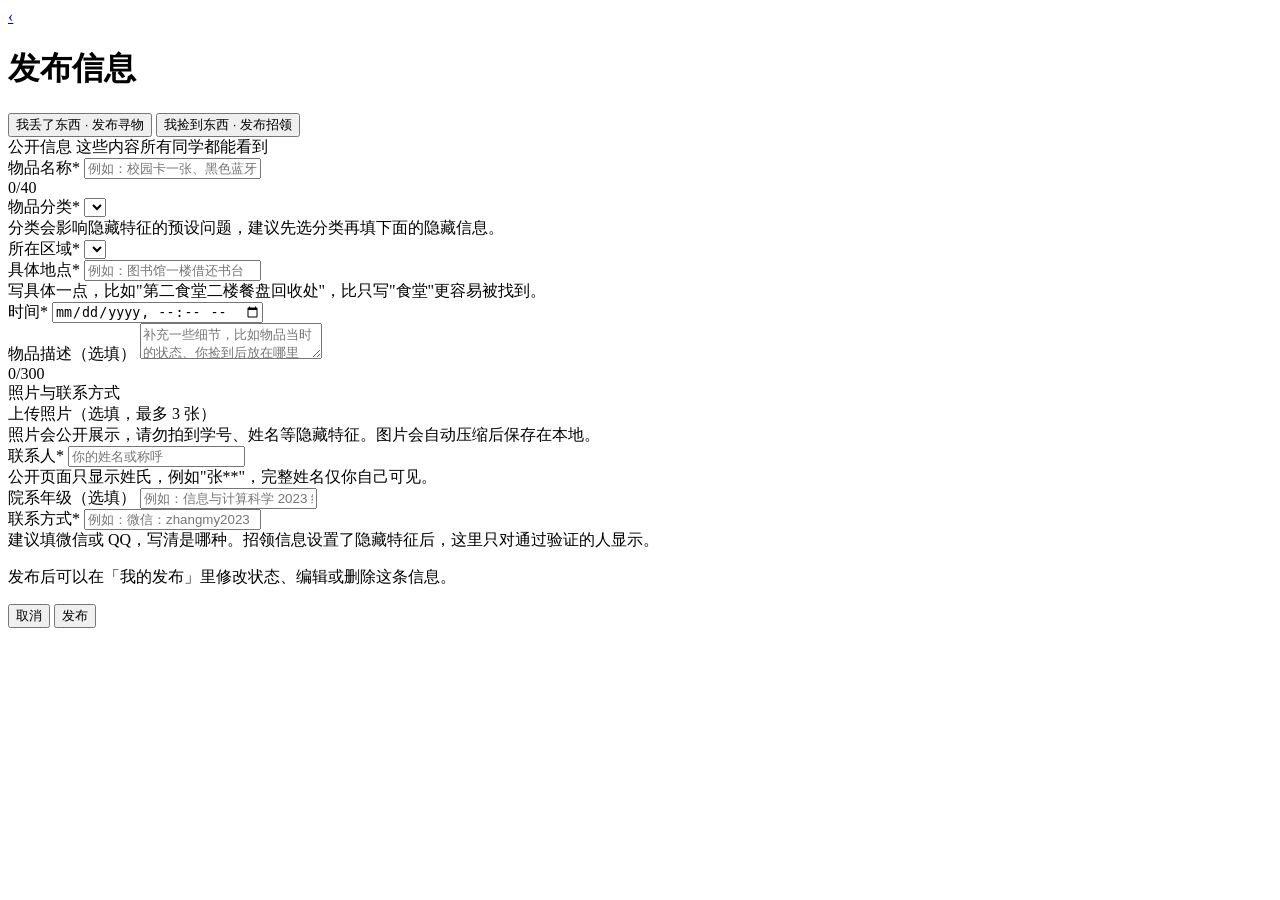
==== publish.html @ 4850cb77 "Add files via upload" ====
<!DOCTYPE html>
<html lang="zh-CN">
<head>
  <meta charset="utf-8">
  <meta name="viewport" content="width=device-width, initial-scale=1, viewport-fit=cover">
  <title>发布信息 · 校园失物招领</title>
  <script src="js/error-hook.js"></script>
  <link rel="stylesheet" href="css/tokens.css">
  <link rel="stylesheet" href="css/components.css">
  <link rel="stylesheet" href="css/layout.css">
</head>
<body>

<div class="app has-action-bar">

  <div class="page-bar">
    <a class="back" href="index.html" aria-label="返回">‹</a>
    <h1 id="barTitle">发布信息</h1>
  </div>

  <div class="page page-narrow">

    <!-- 寻物 / 招领 共用同一套表单，这里切换 -->
    <div class="segmented" id="typeSeg" role="tablist" aria-label="信息类型">
      <button type="button" data-type="lost" role="tab">我丢了东西 · 发布寻物</button>
      <button type="button" data-type="found" role="tab">我捡到东西 · 发布招领</button>
    </div>

    <form id="postForm" novalidate autocomplete="off">

      <div class="form-alert" role="alert"></div>

      <!-- ============ 公开信息 ============ -->
      <div class="form-section mt-12">
        <div class="form-section-title">公开信息 <span class="sub">这些内容所有同学都能看到</span></div>

        <div class="field" data-field="title">
          <label class="field-label" for="fTitle">物品名称<span class="req">*</span></label>
          <input class="input" id="fTitle" name="title" maxlength="40" placeholder="例如：校园卡一张、黑色蓝牙耳机">
          <div class="field-error"></div>
          <div class="field-counter"><span id="titleCount">0</span>/40</div>
        </div>

        <div class="field" data-field="category">
          <label class="field-label" for="fCategory">物品分类<span class="req">*</span></label>
          <select class="select" id="fCategory" name="category"></select>
          <div class="field-error"></div>
          <div class="field-hint">分类会影响隐藏特征的预设问题，建议先选分类再填下面的隐藏信息。</div>
        </div>

        <div class="field" data-field="area">
          <label class="field-label" for="fArea">所在区域<span class="req">*</span></label>
          <select class="select" id="fArea" name="area"></select>
          <div class="field-error"></div>
        </div>

        <div class="field" data-field="location">
          <label class="field-label" for="fLocation"><span id="locationLabel">具体地点</span><span class="req">*</span></label>
          <input class="input" id="fLocation" name="location" maxlength="40" list="spotList"
                 placeholder="例如：图书馆一楼借还书台">
          <datalist id="spotList"></datalist>
          <div class="field-error"></div>
          <div class="field-hint">写具体一点，比如"第二食堂二楼餐盘回收处"，比只写"食堂"更容易被找到。</div>
        </div>

        <div class="field" data-field="happenedAt">
          <label class="field-label" for="fTime"><span id="timeLabel">时间</span><span class="req">*</span></label>
          <input class="input" id="fTime" name="happenedAt" type="datetime-local">
          <div class="field-error"></div>
        </div>

        <div class="field" data-field="description">
          <label class="field-label" for="fDesc">物品描述<span class="text-muted" style="font-weight:400">（选填）</span></label>
          <textarea class="textarea" id="fDesc" name="description" maxlength="300"
                    placeholder="补充一些细节，比如物品当时的状态、你捡到后放在哪里了。注意不要写出隐藏特征的答案。"></textarea>
          <div class="field-error"></div>
          <div class="field-counter"><span id="descCount">0</span>/300</div>
        </div>
      </div>

      <!-- ============ 隐藏特征（仅招领） ============ -->
      <div class="form-section is-locked" id="hiddenSection" hidden>
        <div class="form-section-title">
          <span>🔒 隐藏验证信息</span>
          <span class="sub" style="margin-left:auto">不对外显示</span>
        </div>
        <p class="field-hint" style="margin:0 0 14px">
          系统按「物品分类」预设问题，你只需要填答案。答案不会出现在首页、搜索结果和详情页；
          认领人答对后才能看到你的联系方式。这是防止冒领的关键，请填只有物主才知道的细节。
        </p>

        <div class="field" data-field="hidden">
          <div id="hiddenQuestions"></div>
          <div class="field-error"></div>
        </div>

        <div class="field" style="margin-bottom:0">
          <label class="field-label" for="fReveal">认领人答对后</label>
          <select class="select" id="fReveal" name="revealMode">
            <option value="contact">显示联系方式并生成认领凭证</option>
            <option value="voucher">只生成认领凭证，联系方式由我另行告知</option>
          </select>
        </div>
      </div>

      <!-- ============ 照片与联系方式 ============ -->
      <div class="form-section">
        <div class="form-section-title">照片与联系方式</div>

        <div class="field" data-field="photos">
          <label class="field-label">上传照片<span class="text-muted" style="font-weight:400">（选填，最多 3 张）</span></label>
          <div class="photo-grid" id="photoGrid"></div>
          <input type="file" id="photoInput" accept="image/*" multiple hidden>
          <div class="field-error"></div>
          <div class="field-hint">照片会公开展示，请勿拍到学号、姓名等隐藏特征。图片会自动压缩后保存在本地。</div>
        </div>

        <div class="field" data-field="contactName">
          <label class="field-label" for="fContactName">联系人<span class="req">*</span></label>
          <input class="input" id="fContactName" name="contactName" maxlength="20" placeholder="你的姓名或称呼">
          <div class="field-error"></div>
          <div class="field-hint">公开页面只显示姓氏，例如"张**"，完整姓名仅你自己可见。</div>
        </div>

        <div class="field" data-field="contactDept">
          <label class="field-label" for="fContactDept">院系年级<span class="text-muted" style="font-weight:400">（选填）</span></label>
          <input class="input" id="fContactDept" name="contactDept" maxlength="30" placeholder="例如：信息与计算科学 2023 级">
          <div class="field-error"></div>
        </div>

        <div class="field" data-field="contactWay" style="margin-bottom:0">
          <label class="field-label" for="fContactWay">联系方式<span class="req">*</span></label>
          <input class="input" id="fContactWay" name="contactWay" maxlength="60" placeholder="例如：微信：zhangmy2023">
          <div class="field-error"></div>
          <div class="field-hint">建议填微信或 QQ，写清是哪种。招领信息设置了隐藏特征后，这里只对通过验证的人显示。</div>
        </div>
      </div>

      <p class="text-small text-muted text-center mb-16" id="footTip">
        发布后可以在「我的发布」里修改状态、编辑或删除这条信息。
      </p>
    </form>
  </div>

  <div class="action-bar">
    <button type="button" class="btn btn-ghost" id="cancelBtn">取消</button>
    <button type="button" class="btn btn-primary" id="submitBtn">发布</button>
  </div>
</div>

<script src="js/config.js"></script>
<script src="js/utils.js"></script>
<script src="js/store.js"></script>
<script src="js/seed.js"></script>
<script src="js/ui.js"></script>
<script src="js/page-publish.js"></script>
</body>
</html>
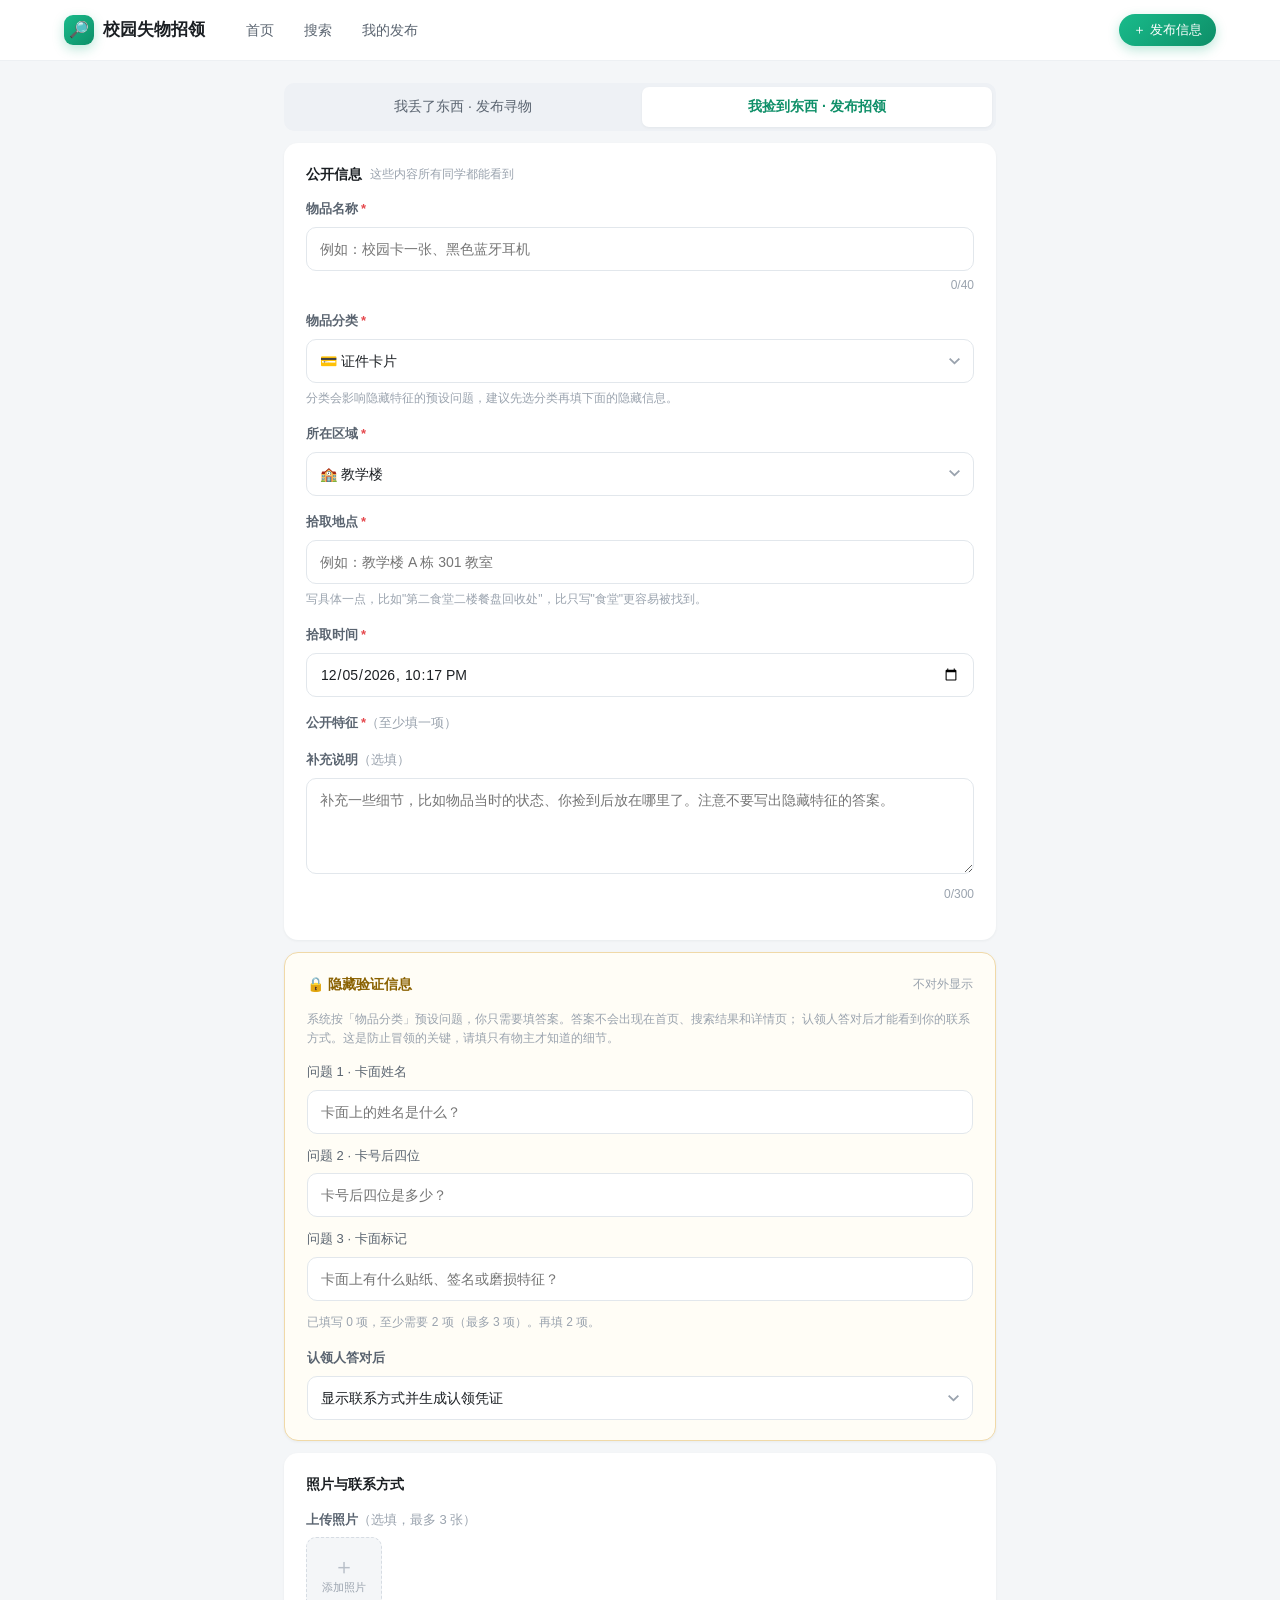
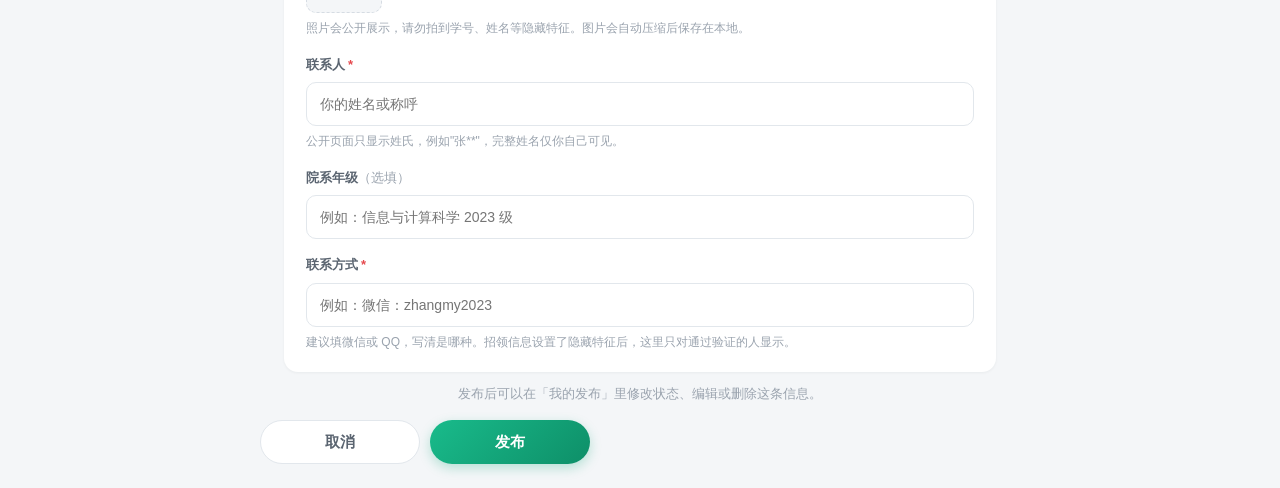
==== commit 761f0698: "Add files via upload" ====
--- a/publish.html
+++ b/publish.html
@@ -69,10 +69,18 @@
           <div class="field-error"></div>
         </div>
 
+        <div class="field" data-field="features">
+          <label class="field-label">公开特征<span class="req">*</span><span class="text-muted" style="font-weight:400">（至少填一项）</span></label>
+          <div id="publicFeatures"></div>
+          <div class="field-error"></div>
+          <div class="field-hint" id="publicHint"></div>
+          <div class="field-hint" id="publicWarn" style="color:var(--orange-d);font-weight:500" hidden></div>
+        </div>
+
         <div class="field" data-field="description">
-          <label class="field-label" for="fDesc">物品描述<span class="text-muted" style="font-weight:400">（选填）</span></label>
+          <label class="field-label" for="fDesc">补充说明<span class="text-muted" style="font-weight:400">（选填）</span></label>
           <textarea class="textarea" id="fDesc" name="description" maxlength="300"
-                    placeholder="补充一些细节，比如物品当时的状态、你捡到后放在哪里了。注意不要写出隐藏特征的答案。"></textarea>
+                    placeholder="补充一些细节，比如物品当时的状态、你捡到后放在哪里了。"></textarea>
           <div class="field-error"></div>
           <div class="field-counter"><span id="descCount">0</span>/300</div>
         </div>
--- a/css/tokens.css
+++ b/css/tokens.css
@@ -0,0 +1,140 @@
+/*!
+ * 设计令牌与基础重置
+ *
+ * 色板、圆角、阴影、字号全部来自第一次作业的原型（墨刀稿）：
+ * 主色 #12A87A、卡片圆角 14px、正文 14px、次要文字 #5A6470。
+ * 页面里不写死颜色值，一律用变量，改主题只需改这一处。
+ */
+
+:root {
+  /* 主色 */
+  --green: #12A87A;
+  --green-d: #0E8F68;
+  --green-l: #E6F6F0;
+  --green-grad: linear-gradient(135deg, #19BB8B, #0E8F68);
+
+  /* 文字 */
+  --ink: #1B1F23;
+  --ink-2: #5A6470;
+  --ink-3: #9AA3AE;
+
+  /* 线条与背景 */
+  --line: #EDF0F3;
+  --line-2: #E2E7EC;
+  --bg: #F4F6F8;
+  --bg-2: #EEF1F5;
+  --white: #fff;
+
+  /* 语义色 */
+  --orange: #F5A524;
+  --orange-l: #FFF3E4;
+  --orange-d: #D98209;
+  --blue: #3E7BFA;
+  --red: #E5484D;
+  --lock-bg: #FFFAF0;
+  --lock-line: #F0D9A8;
+  --lock-ink: #8A6100;
+  --lock-ink-2: #B26A00;
+
+  /* 圆角 */
+  --r-sm: 8px;
+  --r-md: 10px;
+  --r-lg: 14px;
+  --r-pill: 999px;
+
+  /* 阴影 */
+  --sh-1: 0 1px 3px rgba(20, 30, 40, .05);
+  --sh-2: 0 4px 14px rgba(20, 30, 40, .08);
+  --sh-green: 0 4px 12px rgba(18, 168, 122, .28);
+
+  /* 布局 */
+  --page-max: 1200px;
+  --topbar-h: 60px;
+  --tabbar-h: 60px;
+  --breakpoint: 900px;
+}
+
+* {
+  box-sizing: border-box;
+  margin: 0;
+  padding: 0;
+  -webkit-font-smoothing: antialiased;
+}
+
+html {
+  min-height: 100%;
+  /* 让锚点跳转与滚动更自然 */
+  scroll-behavior: smooth;
+}
+
+body {
+  min-height: 100vh;
+  background: var(--bg);
+  color: var(--ink);
+  font-family: -apple-system, BlinkMacSystemFont, "PingFang SC", "Microsoft YaHei", "Segoe UI", sans-serif;
+  font-size: 14px;
+  line-height: 1.6;
+}
+
+a {
+  color: var(--green-d);
+  text-decoration: none;
+}
+
+a:hover {
+  text-decoration: underline;
+}
+
+button,
+input,
+select,
+textarea {
+  font-family: inherit;
+  font-size: inherit;
+  color: inherit;
+}
+
+button {
+  cursor: pointer;
+  border: none;
+  background: none;
+}
+
+img {
+  max-width: 100%;
+  display: block;
+}
+
+ul,
+ol {
+  list-style: none;
+}
+
+/* 焦点可见：键盘用户和演示时都能看清当前焦点在哪 */
+:focus-visible {
+  outline: 2px solid var(--green);
+  outline-offset: 2px;
+  border-radius: 4px;
+}
+
+/* 视觉上隐藏但保留给读屏软件 */
+.sr-only {
+  position: absolute;
+  width: 1px;
+  height: 1px;
+  padding: 0;
+  margin: -1px;
+  overflow: hidden;
+  clip: rect(0, 0, 0, 0);
+  white-space: nowrap;
+  border: 0;
+}
+
+/* 尊重系统"减少动效"设置 */
+@media (prefers-reduced-motion: reduce) {
+  * {
+    animation-duration: .01ms !important;
+    transition-duration: .01ms !important;
+    scroll-behavior: auto !important;
+  }
+}
--- a/css/components.css
+++ b/css/components.css
@@ -0,0 +1,1005 @@
+/*!
+ * 通用组件
+ * 卡片、标签、按钮、表单、弹层、空状态等，被多个页面复用。
+ * 命名沿用 BEM 风格但不强制，可读优先。
+ */
+
+/* ================================================================ 按钮 */
+
+.btn {
+  display: inline-flex;
+  align-items: center;
+  justify-content: center;
+  gap: 6px;
+  height: 44px;
+  padding: 0 20px;
+  border-radius: var(--r-pill);
+  font-size: 15px;
+  font-weight: 600;
+  white-space: nowrap;
+  transition: transform .12s ease, box-shadow .12s ease, background .12s ease;
+}
+
+.btn:active {
+  transform: scale(.98);
+}
+
+.btn-primary {
+  background: var(--green-grad);
+  color: #fff;
+  box-shadow: var(--sh-green);
+}
+
+.btn-primary:hover {
+  filter: brightness(1.04);
+}
+
+.btn-ghost {
+  background: var(--white);
+  color: var(--ink-2);
+  border: 1px solid var(--line-2);
+}
+
+.btn-ghost:hover {
+  background: var(--bg);
+  color: var(--ink);
+}
+
+.btn-danger {
+  background: var(--white);
+  color: var(--red);
+  border: 1px solid #F5C6C8;
+}
+
+.btn-danger:hover {
+  background: #FEF3F3;
+}
+
+.btn-block {
+  width: 100%;
+}
+
+.btn-sm {
+  height: 32px;
+  padding: 0 14px;
+  font-size: 13px;
+  font-weight: 500;
+}
+
+.btn-lg {
+  height: 48px;
+  font-size: 16px;
+}
+
+.btn[disabled],
+.btn.is-disabled {
+  opacity: .5;
+  cursor: not-allowed;
+  box-shadow: none;
+}
+
+/* 文字按钮 */
+.link-btn {
+  color: var(--green-d);
+  font-size: 13px;
+  font-weight: 600;
+  padding: 4px 2px;
+}
+
+.link-btn:hover {
+  text-decoration: underline;
+}
+
+.link-muted {
+  color: var(--ink-3);
+  font-size: 13px;
+}
+
+.link-muted:hover {
+  color: var(--ink-2);
+}
+
+/* ================================================================ 标签与徽标 */
+
+/* 寻物 / 招领 */
+.tag {
+  display: inline-flex;
+  align-items: center;
+  font-size: 11px;
+  font-weight: 600;
+  padding: 1px 7px;
+  border-radius: 9px;
+  margin-right: 6px;
+  vertical-align: 1.5px;
+  flex: 0 0 auto;
+}
+
+.tag-lost {
+  background: var(--orange-l);
+  color: var(--orange-d);
+}
+
+.tag-found {
+  background: var(--green-l);
+  color: var(--green-d);
+}
+
+/* 状态 */
+.chip {
+  display: inline-flex;
+  align-items: center;
+  gap: 3px;
+  font-size: 11px;
+  padding: 1px 7px;
+  border-radius: 9px;
+  background: var(--bg);
+  color: var(--ink-2);
+  white-space: nowrap;
+}
+
+.chip-wait {
+  background: var(--orange-l);
+  color: var(--orange-d);
+}
+
+.chip-done {
+  background: var(--bg-2);
+  color: #7A8592;
+}
+
+.chip-lock {
+  background: #FFF9EC;
+  color: var(--lock-ink-2);
+}
+
+.chip-ok {
+  background: var(--green-l);
+  color: var(--green-d);
+}
+
+.chip-red {
+  background: #FEF3F3;
+  color: var(--red);
+}
+
+/* ================================================================ 信息卡片 */
+
+.card {
+  position: relative;
+  display: flex;
+  gap: 12px;
+  align-items: flex-start;
+  background: var(--white);
+  border-radius: var(--r-lg);
+  padding: 13px 14px;
+  box-shadow: var(--sh-1);
+  transition: box-shadow .15s ease, transform .15s ease;
+}
+
+.card-link {
+  cursor: pointer;
+}
+
+.card-link:hover {
+  box-shadow: var(--sh-2);
+  transform: translateY(-1px);
+}
+
+.card-thumb {
+  flex: 0 0 56px;
+  width: 56px;
+  height: 56px;
+  border-radius: 12px;
+  background: var(--bg);
+  display: flex;
+  align-items: center;
+  justify-content: center;
+  font-size: 27px;
+  overflow: hidden;
+}
+
+.card-thumb img {
+  width: 100%;
+  height: 100%;
+  object-fit: cover;
+}
+
+.card-main {
+  flex: 1;
+  min-width: 0;
+}
+
+.card-title {
+  font-size: 15px;
+  font-weight: 600;
+  line-height: 1.35;
+  margin-bottom: 7px;
+  display: flex;
+  align-items: center;
+  overflow: hidden;
+}
+
+/* 标题最多两行，超出用省略号。一行放不下时截断太早，看不出是什么东西。 */
+.card-title .card-title-text {
+  display: -webkit-box;
+  -webkit-line-clamp: 2;
+  -webkit-box-orient: vertical;
+  overflow: hidden;
+  word-break: break-word;
+}
+
+/* 已完成的信息整条压暗，一眼能和进行中的区分开 */
+.card.is-done .card-title-text {
+  color: var(--ink-2);
+}
+
+.card.is-done .card-thumb {
+  filter: grayscale(.5);
+  opacity: .8;
+}
+
+.card-meta {
+  font-size: 12px;
+  color: var(--ink-3);
+  display: flex;
+  align-items: center;
+  gap: 4px;
+  margin-bottom: 5px;
+  overflow: hidden;
+  white-space: nowrap;
+  text-overflow: ellipsis;
+}
+
+.card-meta:last-child {
+  margin-bottom: 0;
+}
+
+.card-meta .ellipsis {
+  overflow: hidden;
+  text-overflow: ellipsis;
+  white-space: nowrap;
+}
+
+.card-foot {
+  display: flex;
+  align-items: center;
+  justify-content: space-between;
+  gap: 6px 8px;
+  flex-wrap: wrap;      /* 窄列时让状态标签整体换到下一行，而不是把时间折断 */
+  font-size: 12px;
+  color: var(--ink-3);
+}
+
+/* 时间不能被拆成"今天 18:44 发" / "布"两行 */
+.card-foot > span:first-child {
+  white-space: nowrap;
+}
+
+.card-chips {
+  display: inline-flex;
+  gap: 4px;
+  align-items: center;
+  flex-wrap: wrap;
+  margin-left: auto;
+}
+
+/* 卡片列表容器 */
+.card-list {
+  display: flex;
+  flex-direction: column;
+  gap: 10px;
+}
+
+/* ================================================================ 区块标题 */
+
+.section-head {
+  display: flex;
+  align-items: baseline;
+  justify-content: space-between;
+  gap: 12px;
+  padding: 4px 2px 10px;
+}
+
+.section-head h2 {
+  font-size: 15px;
+  font-weight: 600;
+}
+
+.section-head .count {
+  font-size: 12px;
+  color: var(--ink-3);
+}
+
+/* ================================================================ 表单 */
+
+.field {
+  margin-bottom: 16px;
+}
+
+.field > label,
+.field-label {
+  display: block;
+  font-size: 13px;
+  font-weight: 600;
+  color: var(--ink-2);
+  margin-bottom: 7px;
+}
+
+.field-label .req {
+  color: var(--red);
+  margin-left: 3px;
+}
+
+.field-hint {
+  font-size: 12px;
+  color: var(--ink-3);
+  margin-top: 6px;
+  line-height: 1.6;
+}
+
+.input,
+.textarea,
+.select {
+  width: 100%;
+  min-height: 44px;
+  padding: 10px 13px;
+  border: 1px solid var(--line-2);
+  border-radius: var(--r-md);
+  background: var(--white);
+  outline: none;
+  transition: border-color .15s ease, box-shadow .15s ease;
+}
+
+.input:focus,
+.textarea:focus,
+.select:focus {
+  border-color: var(--green);
+  box-shadow: 0 0 0 3px rgba(18, 168, 122, .12);
+}
+
+.textarea {
+  min-height: 96px;
+  resize: vertical;
+  line-height: 1.7;
+}
+
+.select {
+  appearance: none;
+  background-image: url("data:image/svg+xml;charset=utf-8,%3Csvg xmlns='http://www.w3.org/2000/svg' viewBox='0 0 12 8'%3E%3Cpath fill='%239AA3AE' d='M1.4 0 6 4.6 10.6 0 12 1.4 6 7.4 0 1.4z'/%3E%3C/svg%3E");
+  background-repeat: no-repeat;
+  background-position: right 13px center;
+  background-size: 11px;
+  padding-right: 34px;
+}
+
+/* 出错状态：边框变红 + 下方红字说明 */
+.field.has-error .input,
+.field.has-error .textarea,
+.field.has-error .select {
+  border-color: var(--red);
+  background: #FFFBFB;
+}
+
+.field-error {
+  display: none;
+  font-size: 12px;
+  color: var(--red);
+  margin-top: 6px;
+  line-height: 1.6;
+}
+
+.field.has-error .field-error {
+  display: block;
+}
+
+/* 必填项为空时的整体提示条 */
+.form-alert {
+  display: none;
+  align-items: flex-start;
+  gap: 8px;
+  background: #FEF3F3;
+  border: 1px solid #F5C6C8;
+  color: #B4282C;
+  border-radius: var(--r-md);
+  padding: 11px 13px;
+  font-size: 13px;
+  line-height: 1.65;
+  margin-bottom: 16px;
+}
+
+.form-alert.show {
+  display: flex;
+}
+
+/* 字符计数 */
+.field-counter {
+  display: flex;
+  justify-content: flex-end;
+  font-size: 12px;
+  color: var(--ink-3);
+  margin-top: 5px;
+}
+
+.field-counter.is-over {
+  color: var(--red);
+}
+
+/* ================================================================ 分段控件 */
+
+.segmented {
+  display: flex;
+  gap: 4px;
+  background: var(--bg-2);
+  border-radius: var(--r-md);
+  padding: 4px;
+}
+
+.segmented button {
+  flex: 1;
+  min-height: 40px;
+  padding: 8px 10px;
+  border-radius: 7px;
+  font-size: 14px;
+  color: var(--ink-2);
+  transition: background .15s ease, color .15s ease;
+}
+
+.segmented button.is-on {
+  background: var(--white);
+  color: var(--green-d);
+  font-weight: 600;
+  box-shadow: var(--sh-1);
+}
+
+/* ================================================================ 筛选条 */
+
+.filter-bar {
+  display: flex;
+  flex-wrap: wrap;
+  align-items: center;
+  gap: 8px;
+  padding: 10px 0;
+}
+
+.filter-label {
+  font-size: 12px;
+  color: var(--ink-3);
+  margin-right: 2px;
+}
+
+.filter-chip {
+  font-size: 13px;
+  color: var(--ink-2);
+  background: var(--white);
+  border: 1px solid var(--line-2);
+  border-radius: var(--r-pill);
+  padding: 6px 13px;
+  transition: all .15s ease;
+}
+
+.filter-chip:hover {
+  border-color: var(--green);
+  color: var(--green-d);
+}
+
+.filter-chip.is-on {
+  background: var(--green-l);
+  border-color: transparent;
+  color: var(--green-d);
+  font-weight: 600;
+}
+
+.filter-spacer {
+  flex: 1;
+}
+
+/* ================================================================ 提示条 */
+
+/* 隐藏特征说明（米黄色，和正文区分开，提示"这里的内容是受保护的"） */
+.lockbox {
+  display: flex;
+  gap: 9px;
+  background: var(--lock-bg);
+  border: 1px dashed var(--lock-line);
+  border-radius: var(--r-md);
+  padding: 11px 13px;
+  font-size: 12.5px;
+  color: var(--lock-ink);
+  line-height: 1.65;
+}
+
+.lockbox .ic {
+  font-size: 15px;
+  line-height: 1.35;
+  flex: 0 0 auto;
+}
+
+.lockbox b {
+  color: var(--lock-ink-2);
+}
+
+.lockbox .lk {
+  display: block;
+  margin-top: 3px;
+  color: #A8813A;
+}
+
+/* 安全提示（绿色） */
+.safe-tip {
+  display: flex;
+  gap: 8px;
+  background: var(--green-l);
+  border-radius: var(--r-md);
+  padding: 11px 13px;
+  font-size: 12.5px;
+  color: #0C7A5A;
+  line-height: 1.65;
+}
+
+.safe-tip.is-warn {
+  background: #FFF9EC;
+  color: var(--lock-ink);
+}
+
+/* 存储不可用等全局提示 */
+.banner {
+  display: none;
+  align-items: center;
+  gap: 8px;
+  background: var(--orange-l);
+  color: #8A5A00;
+  padding: 9px 16px;
+  font-size: 12.5px;
+  line-height: 1.6;
+}
+
+.banner.show {
+  display: flex;
+}
+
+.banner .banner-close {
+  margin-left: auto;
+  font-size: 16px;
+  color: #8A5A00;
+  opacity: .7;
+  padding: 0 2px;
+}
+
+/* ================================================================ 空状态 */
+
+.empty {
+  text-align: center;
+  padding: 48px 24px 52px;
+  color: var(--ink-3);
+}
+
+.empty .empty-icon {
+  font-size: 46px;
+  line-height: 1;
+  margin-bottom: 14px;
+  opacity: .75;
+}
+
+.empty h3 {
+  font-size: 15px;
+  font-weight: 600;
+  color: var(--ink-2);
+  margin-bottom: 8px;
+}
+
+.empty p {
+  font-size: 13px;
+  line-height: 1.75;
+  max-width: 340px;
+  margin: 0 auto 18px;
+}
+
+.empty .empty-actions {
+  display: flex;
+  gap: 10px;
+  justify-content: center;
+  flex-wrap: wrap;
+}
+
+/* ================================================================ 轻提示 toast */
+
+.toast-wrap {
+  position: fixed;
+  left: 50%;
+  bottom: calc(var(--tabbar-h) + 16px);
+  transform: translateX(-50%);
+  z-index: 90;
+  display: flex;
+  flex-direction: column;
+  align-items: center;
+  gap: 8px;
+  pointer-events: none;
+  width: max-content;
+  max-width: calc(100vw - 32px);
+}
+
+.toast {
+  background: rgba(27, 31, 35, .92);
+  color: #fff;
+  font-size: 13.5px;
+  line-height: 1.5;
+  padding: 10px 18px;
+  border-radius: var(--r-pill);
+  box-shadow: 0 6px 20px rgba(20, 30, 40, .22);
+  animation: toast-in .2s ease;
+  text-align: center;
+}
+
+.toast.is-ok {
+  background: var(--green-d);
+}
+
+.toast.is-warn {
+  background: #B26A00;
+}
+
+.toast.is-error {
+  background: #C0342F;
+}
+
+@keyframes toast-in {
+  from {
+    opacity: 0;
+    transform: translateY(8px);
+  }
+  to {
+    opacity: 1;
+    transform: translateY(0);
+  }
+}
+
+@media (min-width: 900px) {
+  .toast-wrap {
+    bottom: 32px;
+  }
+}
+
+/* ================================================================ 弹窗 */
+
+.modal-mask {
+  position: fixed;
+  inset: 0;
+  background: rgba(20, 28, 36, .45);
+  display: flex;
+  align-items: center;
+  justify-content: center;
+  padding: 20px;
+  z-index: 100;
+  animation: fade-in .15s ease;
+}
+
+@keyframes fade-in {
+  from { opacity: 0; }
+  to { opacity: 1; }
+}
+
+.modal {
+  background: var(--white);
+  border-radius: var(--r-lg);
+  width: 100%;
+  max-width: 420px;
+  max-height: calc(100vh - 60px);
+  display: flex;
+  flex-direction: column;
+  box-shadow: 0 16px 48px rgba(20, 30, 40, .2);
+  animation: modal-in .18s ease;
+}
+
+@keyframes modal-in {
+  from { opacity: 0; transform: translateY(10px) scale(.98); }
+  to { opacity: 1; transform: none; }
+}
+
+.modal-head {
+  padding: 18px 20px 0;
+}
+
+.modal-head h3 {
+  font-size: 16px;
+  font-weight: 600;
+}
+
+.modal-body {
+  padding: 12px 20px 4px;
+  font-size: 14px;
+  color: var(--ink-2);
+  line-height: 1.7;
+  overflow-y: auto;
+}
+
+.modal-foot {
+  display: flex;
+  gap: 10px;
+  padding: 18px 20px 20px;
+}
+
+.modal-foot .btn {
+  flex: 1;
+}
+
+/* 认领申请列表 */
+.claim-item {
+  padding: 12px 0;
+  border-bottom: 1px solid var(--line);
+}
+
+.claim-item:last-child {
+  border-bottom: none;
+}
+
+.claim-head {
+  display: flex;
+  align-items: center;
+  justify-content: space-between;
+  gap: 8px;
+  margin-bottom: 8px;
+}
+
+.claim-time {
+  font-size: 12px;
+  color: var(--ink-3);
+}
+
+.claim-answers {
+  font-size: 13px;
+  line-height: 1.9;
+}
+
+.claim-answers .k {
+  color: var(--ink-3);
+  margin-right: 6px;
+}
+
+.claim-answers .v {
+  color: var(--ink);
+}
+
+.claim-answers .v.bad {
+  color: var(--red);
+}
+
+/* ================================================================ 详情页信息行 */
+
+.info-rows {
+  background: var(--white);
+  border-radius: var(--r-lg);
+  padding: 4px 16px;
+  box-shadow: var(--sh-1);
+}
+
+.info-row {
+  display: flex;
+  gap: 12px;
+  padding: 11px 0;
+  border-bottom: 1px solid var(--line);
+  font-size: 14px;
+}
+
+.info-row:last-child {
+  border-bottom: none;
+}
+
+.info-row .k {
+  flex: 0 0 86px;
+  color: var(--ink-3);
+  font-size: 13px;
+}
+
+.info-row .v {
+  flex: 1;
+  word-break: break-word;
+}
+
+.info-row .v.is-locked {
+  color: var(--lock-ink-2);
+  font-size: 13px;
+}
+
+.info-row .v .sub {
+  display: block;
+  color: var(--ink-3);
+  font-size: 12.5px;
+  margin-top: 2px;
+}
+
+/* 详情页头图 */
+.hero {
+  height: 160px;
+  border-radius: var(--r-lg);
+  background: linear-gradient(150deg, #EAF7F2, #D6EFE6);
+  display: flex;
+  align-items: center;
+  justify-content: center;
+  font-size: 68px;
+  position: relative;
+  overflow: hidden;
+  margin-bottom: 14px;
+}
+
+.hero img {
+  width: 100%;
+  height: 100%;
+  object-fit: cover;
+}
+
+.hero .hero-badge {
+  position: absolute;
+  left: 14px;
+  top: 14px;
+  font-size: 12px;
+  font-weight: 600;
+  padding: 3px 11px;
+  border-radius: var(--r-pill);
+  background: rgba(255, 255, 255, .9);
+  color: var(--green-d);
+}
+
+.hero .hero-badge.is-lost {
+  color: var(--orange-d);
+}
+
+/* 详情页相册缩略图 */
+.photo-strip {
+  display: flex;
+  gap: 8px;
+  margin-top: -6px;
+  margin-bottom: 14px;
+  overflow-x: auto;
+  padding-bottom: 2px;
+}
+
+.photo-strip img {
+  width: 68px;
+  height: 68px;
+  object-fit: cover;
+  border-radius: var(--r-md);
+  border: 1px solid var(--line);
+  cursor: pointer;
+  flex: 0 0 auto;
+}
+
+/* ================================================================ 认领验证答题 */
+
+.question-card {
+  background: var(--white);
+  border-radius: var(--r-lg);
+  padding: 15px 16px;
+  box-shadow: var(--sh-1);
+  margin-bottom: 12px;
+}
+
+.question-card .q-title {
+  font-size: 14.5px;
+  font-weight: 600;
+  margin-bottom: 6px;
+  display: flex;
+  gap: 8px;
+}
+
+.question-card .q-title i {
+  font-style: normal;
+  color: var(--green-d);
+  font-size: 12px;
+  flex: 0 0 auto;
+  padding-top: 2px;
+}
+
+.question-card .q-desc {
+  font-size: 12px;
+  color: var(--ink-3);
+  margin-bottom: 12px;
+  line-height: 1.6;
+}
+
+/* 尝试次数进度点 */
+.attempt-dots {
+  display: flex;
+  align-items: center;
+  gap: 6px;
+  font-size: 12px;
+  color: var(--ink-3);
+  margin-bottom: 14px;
+}
+
+.attempt-dots .dot {
+  width: 7px;
+  height: 7px;
+  border-radius: 50%;
+  background: var(--green);
+}
+
+.attempt-dots .dot.is-off {
+  background: #D8DEE5;
+}
+
+/* ================================================================ 结果页 */
+
+.result-head {
+  text-align: center;
+  padding: 30px 20px 6px;
+}
+
+.result-head .tick {
+  width: 68px;
+  height: 68px;
+  border-radius: 50%;
+  display: flex;
+  align-items: center;
+  justify-content: center;
+  font-size: 34px;
+  font-weight: 700;
+  margin: 0 auto 16px;
+}
+
+.result-head.is-ok .tick {
+  background: var(--green-l);
+  color: var(--green);
+}
+
+.result-head.is-bad .tick {
+  background: var(--orange-l);
+  color: var(--orange-d);
+}
+
+.result-head h2 {
+  font-size: 20px;
+  font-weight: 600;
+  margin-bottom: 9px;
+}
+
+.result-head p {
+  font-size: 13px;
+  color: var(--ink-2);
+  line-height: 1.75;
+  max-width: 420px;
+  margin: 0 auto;
+}
+
+/* 认领凭证卡 */
+.voucher {
+  display: flex;
+  align-items: center;
+  justify-content: space-between;
+  gap: 12px;
+  background: var(--white);
+  border-radius: var(--r-lg);
+  border: 1px dashed #B7E6D5;
+  padding: 15px 17px;
+  box-shadow: var(--sh-1);
+}
+
+.voucher .lb {
+  font-size: 11.5px;
+  color: var(--ink-3);
+  margin-bottom: 5px;
+}
+
+.voucher .code {
+  font-size: 19px;
+  font-weight: 700;
+  letter-spacing: 2px;
+  color: var(--green-d);
+  font-family: ui-monospace, SFMono-Regular, Menlo, Consolas, monospace;
+}
+
+/* ================================================================ 通用间距工具 */
+
+.mt-0 { margin-top: 0; }
+.mt-8 { margin-top: 8px; }
+.mt-12 { margin-top: 12px; }
+.mt-16 { margin-top: 16px; }
+.mt-24 { margin-top: 24px; }
+.mb-12 { margin-bottom: 12px; }
+.mb-16 { margin-bottom: 16px; }
+
+.stack-12 > * + * { margin-top: 12px; }
+.stack-16 > * + * { margin-top: 16px; }
+
+.text-center { text-align: center; }
+.text-muted { color: var(--ink-3); }
+.text-small { font-size: 12.5px; }
--- a/css/layout.css
+++ b/css/layout.css
@@ -0,0 +1,829 @@
+/*!
+ * 响应式布局
+ *
+ * 同一套 HTML 兼顾两种形态，靠媒体查询在 900px 处切换：
+ *   ≥900px  桌面：顶部导航栏 + 居中内容区 + 卡片多列网格 + 左侧筛选栏
+ *   <900px  手机：沿用原型观感，底部 Tab 栏（首页 / ＋ / 我的），单列卡片
+ *
+ * 顶栏和底部 Tab 栏用 display 互斥切换，而不是靠定位硬撑，
+ * 这样 position:fixed 的元素只会在其中一种形态下存在，不会互相打架。
+ */
+
+/* ================================================================ 顶部导航（桌面） */
+
+.topbar {
+  display: none;
+  background: var(--white);
+  border-bottom: 1px solid var(--line);
+  position: sticky;
+  top: 0;
+  z-index: 40;
+}
+
+.topbar-inner {
+  max-width: var(--page-max);
+  margin: 0 auto;
+  height: var(--topbar-h);
+  padding: 0 24px;
+  display: flex;
+  align-items: center;
+  gap: 28px;
+}
+
+.brand {
+  display: flex;
+  align-items: center;
+  gap: 9px;
+  font-size: 17px;
+  font-weight: 700;
+  color: var(--ink);
+  flex: 0 0 auto;
+}
+
+.brand:hover {
+  text-decoration: none;
+}
+
+.brand-mark {
+  width: 30px;
+  height: 30px;
+  border-radius: 9px;
+  background: var(--green-grad);
+  color: #fff;
+  display: flex;
+  align-items: center;
+  justify-content: center;
+  font-size: 16px;
+  box-shadow: var(--sh-green);
+}
+
+.topnav {
+  display: flex;
+  align-items: center;
+  gap: 4px;
+  flex: 1;
+}
+
+.topnav a {
+  padding: 7px 13px;
+  border-radius: var(--r-pill);
+  font-size: 14px;
+  color: var(--ink-2);
+}
+
+.topnav a:hover {
+  background: var(--bg);
+  color: var(--ink);
+  text-decoration: none;
+}
+
+.topnav a.is-on {
+  background: var(--green-l);
+  color: var(--green-d);
+  font-weight: 600;
+}
+
+/* ================================================================ 底部 Tab 栏（手机） */
+
+.tabbar {
+  position: fixed;
+  left: 0;
+  right: 0;
+  bottom: 0;
+  height: var(--tabbar-h);
+  background: var(--white);
+  border-top: 1px solid var(--line);
+  display: flex;
+  align-items: stretch;
+  z-index: 50;
+  padding-bottom: env(safe-area-inset-bottom);
+}
+
+.tabbar-item {
+  flex: 1;
+  display: flex;
+  flex-direction: column;
+  align-items: center;
+  justify-content: center;
+  gap: 2px;
+  font-size: 10.5px;
+  color: var(--ink-3);
+}
+
+.tabbar-item:hover {
+  text-decoration: none;
+}
+
+.tabbar-item .g {
+  font-size: 20px;
+  line-height: 1;
+}
+
+.tabbar-item.is-on {
+  color: var(--green);
+}
+
+/* 中间凸起的发布按钮 */
+.tabbar-mid {
+  flex: 0 0 84px;
+  display: flex;
+  justify-content: center;
+  align-items: flex-start;
+}
+
+.tabbar-mid .ball {
+  width: 48px;
+  height: 48px;
+  margin-top: -13px;
+  border-radius: 50%;
+  background: var(--green-grad);
+  color: #fff;
+  font-size: 25px;
+  line-height: 1;
+  display: flex;
+  align-items: center;
+  justify-content: center;
+  box-shadow: var(--sh-green);
+}
+
+.tabbar-mid:hover {
+  text-decoration: none;
+}
+
+/* ================================================================ 页面容器 */
+
+.app {
+  padding-bottom: calc(var(--tabbar-h) + 24px);
+}
+
+.page {
+  padding: 14px 16px 0;
+}
+
+/* 详情、发布、验证这类"一列到底"的页面，桌面下收窄居中才好读 */
+.page-narrow {
+  max-width: 720px;
+  margin: 0 auto;
+}
+
+.panel {
+  background: var(--white);
+  border-radius: var(--r-lg);
+  padding: 16px;
+  box-shadow: var(--sh-1);
+}
+
+.panel + .panel {
+  margin-top: 12px;
+}
+
+/* 手机端页面导航条（标题 + 返回） */
+.page-bar {
+  display: flex;
+  align-items: center;
+  gap: 10px;
+  padding: 10px 16px;
+  background: var(--white);
+  border-bottom: 1px solid var(--line);
+  position: sticky;
+  top: 0;
+  z-index: 30;
+}
+
+.page-bar .back {
+  font-size: 20px;
+  color: var(--ink);
+  line-height: 1;
+  padding: 4px 6px 4px 0;
+}
+
+.page-bar h1 {
+  font-size: 16px;
+  font-weight: 600;
+  flex: 1;
+  overflow: hidden;
+  text-overflow: ellipsis;
+  white-space: nowrap;
+}
+
+.page-bar .bar-action {
+  font-size: 13px;
+  color: var(--ink-2);
+  flex: 0 0 auto;
+}
+
+/* 底部固定操作条 */
+.action-bar {
+  position: fixed;
+  left: 0;
+  right: 0;
+  bottom: 0;
+  display: flex;
+  gap: 10px;
+  padding: 10px 16px calc(12px + env(safe-area-inset-bottom));
+  background: var(--white);
+  border-top: 1px solid var(--line);
+  z-index: 45;
+}
+
+.action-bar .btn {
+  flex: 1;
+}
+
+.action-bar .btn-ghost {
+  flex: 0 0 40%;
+}
+
+/* 有底部操作条的页面，正文要留出位置，别被盖住 */
+.has-action-bar {
+  padding-bottom: 96px;
+}
+
+/* 不带底部 Tab 栏的页面（详情、发布、认领验证等，底部有自己的操作条） */
+body.no-tabbar .app {
+  padding-bottom: 24px;
+}
+
+body.no-tabbar .toast-wrap {
+  bottom: 16px;
+}
+
+/* ================================================================ 首页 / 搜索页两栏布局 */
+
+.layout-main {
+  display: block;
+}
+
+.side-panel {
+  display: none;
+}
+
+/* 分类快捷入口（横向图标条） */
+.cat-strip {
+  display: flex;
+  gap: 6px;
+  overflow-x: auto;
+  padding: 12px 0 4px;
+  scrollbar-width: none;
+}
+
+.cat-strip::-webkit-scrollbar {
+  display: none;
+}
+
+.cat-item {
+  flex: 0 0 auto;
+  display: flex;
+  flex-direction: column;
+  align-items: center;
+  gap: 5px;
+  width: 62px;
+  padding: 6px 2px;
+  border-radius: var(--r-md);
+  font-size: 11px;
+  color: var(--ink-2);
+  background: none;
+  transition: background .15s ease;
+}
+
+.cat-item:hover {
+  background: var(--white);
+}
+
+.cat-item.is-on {
+  background: var(--white);
+  color: var(--green-d);
+  font-weight: 600;
+}
+
+.cat-item .ico {
+  width: 42px;
+  height: 42px;
+  border-radius: 13px;
+  background: var(--green-l);
+  display: flex;
+  align-items: center;
+  justify-content: center;
+  font-size: 20px;
+}
+
+/* 手机端顶部的品牌条（桌面由顶部导航栏承担同样的作用） */
+.mobile-head {
+  display: flex;
+  align-items: center;
+  gap: 9px;
+  padding: 12px 16px;
+  background: var(--white);
+  border-bottom: 1px solid var(--line);
+}
+
+.mobile-head .brand-mark {
+  width: 30px;
+  height: 30px;
+  border-radius: 9px;
+  background: var(--green-grad);
+  color: #fff;
+  display: flex;
+  align-items: center;
+  justify-content: center;
+  font-size: 16px;
+  flex: 0 0 auto;
+}
+
+.mobile-head .brand-name {
+  font-size: 16px;
+  font-weight: 700;
+  flex: 1;
+}
+
+.mobile-head .head-action {
+  font-size: 19px;
+  line-height: 1;
+  padding: 4px;
+}
+
+/* 手机端的筛选行：三个紧凑下拉 */
+.filter-row {
+  display: flex;
+  gap: 8px;
+  padding: 4px 0 10px;
+}
+
+.filter-select {
+  flex: 1;
+  min-width: 0;
+  height: 36px;
+  padding: 0 28px 0 11px;
+  font-size: 13px;
+  color: var(--ink-2);
+  background-color: var(--white);
+  border: 1px solid var(--line-2);
+  border-radius: var(--r-sm);
+  appearance: none;
+  background-image: url("data:image/svg+xml;charset=utf-8,%3Csvg xmlns='http://www.w3.org/2000/svg' viewBox='0 0 12 8'%3E%3Cpath fill='%239AA3AE' d='M1.4 0 6 4.6 10.6 0 12 1.4 6 7.4 0 1.4z'/%3E%3C/svg%3E");
+  background-repeat: no-repeat;
+  background-position: right 10px center;
+  background-size: 10px;
+  outline: none;
+}
+
+.filter-select:focus {
+  border-color: var(--green);
+}
+
+/* 搜索框 */
+.searchbox {
+  display: flex;
+  align-items: center;
+  gap: 9px;
+  height: 42px;
+  padding: 0 15px;
+  border-radius: var(--r-pill);
+  background: var(--white);
+  border: 1px solid transparent;
+  color: var(--ink-3);
+  font-size: 14px;
+  cursor: pointer;
+  transition: border-color .15s ease;
+}
+
+.searchbox:hover {
+  border-color: var(--green);
+}
+
+.searchbox.is-active {
+  border-color: var(--green);
+  color: var(--ink);
+  box-shadow: 0 0 0 3px rgba(18, 168, 122, .1);
+}
+
+.searchbox input {
+  flex: 1;
+  /* 撑满整个搜索框的高度，而不是只有中间一条能点中。
+     默认 align-items:center 会让 input 只有文字行那么高（约 19px），
+     用户在框内上下部分点击时焦点进不去，手机上尤其明显。 */
+  align-self: stretch;
+  border: none;
+  outline: none;
+  background: none;
+  font-size: 14px;
+  min-width: 0;
+  color: var(--ink);
+}
+
+/* 搜索页的历史 / 热词 */
+.word-block {
+  padding: 14px 0 4px;
+}
+
+.word-block-head {
+  display: flex;
+  align-items: center;
+  justify-content: space-between;
+  margin-bottom: 10px;
+}
+
+.word-block-head h3 {
+  font-size: 13px;
+  font-weight: 600;
+  color: var(--ink-2);
+}
+
+.chip-cloud {
+  display: flex;
+  flex-wrap: wrap;
+  gap: 8px;
+}
+
+.chip-cloud button {
+  font-size: 13px;
+  color: var(--ink-2);
+  background: var(--white);
+  border: 1px solid var(--line-2);
+  padding: 7px 13px;
+  border-radius: var(--r-pill);
+  transition: all .15s ease;
+}
+
+.chip-cloud button:hover {
+  border-color: var(--green);
+  color: var(--green-d);
+}
+
+.chip-cloud button.is-hot {
+  color: var(--orange-d);
+}
+
+/* ================================================================ 发布表单 */
+
+.form-section {
+  background: var(--white);
+  border-radius: var(--r-lg);
+  padding: 16px;
+  box-shadow: var(--sh-1);
+  margin-bottom: 12px;
+}
+
+.form-section-title {
+  font-size: 14px;
+  font-weight: 600;
+  margin-bottom: 14px;
+  display: flex;
+  align-items: center;
+  gap: 8px;
+}
+
+.form-section-title .sub {
+  font-size: 12px;
+  font-weight: 400;
+  color: var(--ink-3);
+}
+
+/* 隐藏特征区块整体用米黄底，提示"这块内容不对外显示" */
+.form-section.is-locked {
+  background: #FFFDF6;
+  border: 1px solid var(--lock-line);
+}
+
+.form-section.is-locked .form-section-title {
+  color: var(--lock-ink);
+}
+
+/* 照片上传 */
+.photo-grid {
+  display: flex;
+  gap: 10px;
+  flex-wrap: wrap;
+}
+
+.photo-slot {
+  position: relative;
+  width: 76px;
+  height: 76px;
+  border-radius: var(--r-md);
+  overflow: hidden;
+  background: var(--bg);
+}
+
+.photo-slot img {
+  width: 100%;
+  height: 100%;
+  object-fit: cover;
+}
+
+.photo-slot .remove {
+  position: absolute;
+  right: 3px;
+  top: 3px;
+  width: 20px;
+  height: 20px;
+  border-radius: 50%;
+  background: rgba(20, 28, 36, .62);
+  color: #fff;
+  font-size: 13px;
+  line-height: 1;
+  display: flex;
+  align-items: center;
+  justify-content: center;
+}
+
+.photo-add {
+  width: 76px;
+  height: 76px;
+  border-radius: var(--r-md);
+  background: var(--bg);
+  border: 1px dashed #D6DCE3;
+  display: flex;
+  flex-direction: column;
+  align-items: center;
+  justify-content: center;
+  gap: 2px;
+  font-size: 11px;
+  color: var(--ink-3);
+}
+
+.photo-add:hover {
+  border-color: var(--green);
+  color: var(--green-d);
+}
+
+.photo-add .plus {
+  font-size: 22px;
+  line-height: 1;
+  color: #B7BEC7;
+}
+
+/* ================================================================ 发布成功页 */
+
+.success-box {
+  text-align: center;
+  padding: 34px 22px 4px;
+}
+
+.success-box .tick {
+  width: 76px;
+  height: 76px;
+  border-radius: 50%;
+  background: var(--green-l);
+  color: var(--green);
+  display: flex;
+  align-items: center;
+  justify-content: center;
+  font-size: 38px;
+  margin: 0 auto 20px;
+}
+
+.success-box h2 {
+  font-size: 21px;
+  font-weight: 600;
+  margin-bottom: 10px;
+}
+
+.success-box p {
+  font-size: 13.5px;
+  color: var(--ink-2);
+  line-height: 1.75;
+  max-width: 420px;
+  margin: 0 auto;
+}
+
+/* ================================================================ 我的发布 */
+
+.mine-tabs {
+  margin: 12px 0;
+}
+
+.mine-item {
+  background: var(--white);
+  border-radius: var(--r-lg);
+  padding: 15px 16px;
+  box-shadow: var(--sh-1);
+}
+
+.mine-item + .mine-item {
+  margin-top: 12px;
+}
+
+.mine-item .mine-title {
+  font-size: 15px;
+  font-weight: 600;
+  margin-bottom: 9px;
+  display: flex;
+  align-items: center;
+}
+
+.mine-item .mine-meta {
+  font-size: 12px;
+  color: var(--ink-3);
+  margin-bottom: 11px;
+  line-height: 1.8;
+}
+
+.mine-item .mine-ops {
+  display: flex;
+  gap: 8px;
+  flex-wrap: wrap;
+  justify-content: flex-end;
+}
+
+.mine-item.is-done .mine-title {
+  color: var(--ink-2);
+}
+
+/* 统计小条 */
+.mini-stats {
+  display: flex;
+  gap: 16px;
+  flex-wrap: wrap;
+  font-size: 12px;
+  color: var(--ink-3);
+  padding: 2px 0 10px;
+}
+
+.mini-stats b {
+  color: var(--ink);
+  font-weight: 600;
+}
+
+/* ================================================================ 桌面端适配 */
+
+@media (min-width: 900px) {
+  .topbar {
+    display: block;
+  }
+
+  .tabbar {
+    display: none;
+  }
+
+  /* 桌面下用顶栏导航，不需要给底部 Tab 栏让位 */
+  .app {
+    padding-bottom: 48px;
+  }
+
+  /* 桌面下页面容器居中并限宽。
+     宽度取 --page-max 加上左右 padding，这样容器内的内容区正好等于 --page-max，
+     页面内的分段控件、侧栏、卡片网格才能左右对齐。 */
+  .page {
+    max-width: calc(var(--page-max) + 48px);
+    margin: 0 auto;
+    padding: 22px 24px 0;
+  }
+
+  /* 手机端的页面导航条在桌面隐藏（顶栏已经提供了导航） */
+  .page-bar {
+    display: none;
+  }
+
+  /* 手机端专属的部件在桌面隐藏，改由侧栏和顶栏承担。
+     注意只隐藏首页那个"搜索框样子"的入口链接（searchbox-entry），
+     不能连 .searchbox 一起隐藏——搜索页真正的输入框用的就是这个类。 */
+  .mobile-head,
+  .filter-row,
+  .cat-strip,
+  .searchbox-entry {
+    display: none;
+  }
+
+  /* 分段控件在桌面不需要占满整行，撑满会显得很空；靠左对齐，和下面的内容对齐 */
+  .type-seg,
+  .mine-tabs {
+    max-width: 380px;
+    margin-bottom: 16px;
+  }
+
+  /* 桌面下把"一列到底"的页面收窄居中 */
+  .page-narrow {
+    max-width: 760px;
+    margin: 0 auto;
+  }
+
+  /* 首页 / 搜索：左侧筛选栏 + 右侧内容 */
+  .layout-main.has-side {
+    display: grid;
+    grid-template-columns: 236px 1fr;
+    gap: 24px;
+    align-items: start;
+    max-width: var(--page-max);
+    margin: 0 auto;
+  }
+
+  .side-panel {
+    display: block;
+    background: var(--white);
+    border-radius: var(--r-lg);
+    padding: 16px;
+    box-shadow: var(--sh-1);
+    position: sticky;
+    top: calc(var(--topbar-h) + 22px);
+  }
+
+  .side-panel h3 {
+    font-size: 13px;
+    font-weight: 600;
+    color: var(--ink-2);
+    margin-bottom: 12px;
+  }
+
+  .side-panel .side-group + .side-group {
+    margin-top: 20px;
+    padding-top: 18px;
+    border-top: 1px solid var(--line);
+  }
+
+  .side-panel .side-list {
+    display: flex;
+    flex-direction: column;
+    gap: 2px;
+  }
+
+  .side-panel .side-list button {
+    text-align: left;
+    padding: 8px 10px;
+    border-radius: var(--r-sm);
+    font-size: 13.5px;
+    color: var(--ink-2);
+    display: flex;
+    align-items: center;
+    justify-content: space-between;
+    gap: 8px;
+    transition: background .15s ease;
+  }
+
+  .side-panel .side-list button:hover {
+    background: var(--bg);
+    color: var(--ink);
+  }
+
+  .side-panel .side-list button.is-on {
+    background: var(--green-l);
+    color: var(--green-d);
+    font-weight: 600;
+  }
+
+  .side-panel .side-list .n {
+    font-size: 12px;
+    color: var(--ink-3);
+  }
+
+  /* 卡片多列网格 */
+  .card-grid {
+    display: grid;
+    grid-template-columns: repeat(2, minmax(0, 1fr));
+    gap: 12px;
+  }
+
+  .card-grid .card {
+    margin: 0;
+  }
+
+  /* 桌面下表单区块更宽松 */
+  .form-section {
+    padding: 20px 22px;
+  }
+
+  .action-bar {
+    position: static;
+    max-width: 760px;
+    margin: 16px auto 0;
+    padding: 0;
+    border-top: none;
+    background: none;
+  }
+
+  /* 单列页面的底部按钮在桌面上是有左浮动感的普通按钮条 */
+  .action-bar .btn {
+    flex: 0 1 auto;
+    min-width: 160px;
+  }
+
+  .action-bar .btn-ghost {
+    flex: 0 0 auto;
+  }
+
+  .has-action-bar {
+    padding-bottom: 0;
+  }
+
+  .toast-wrap {
+    bottom: 32px;
+  }
+}
+
+/*
+ * 更宽的屏幕上才排三列。1280 一档太挤：卡片里"时间 + 状态标签"会被迫折行，
+ * 看着比两列还乱，所以把三列的门槛提到 1500px（此时侧栏之外还有约 1200px 可用）。
+ */
+@media (min-width: 1500px) {
+  .card-grid {
+    grid-template-columns: repeat(3, minmax(0, 1fr));
+  }
+}
+
+/* 桌面下若没有侧栏（我的发布、成功页等），内容居中收窄 */
+@media (min-width: 900px) {
+  .layout-main:not(.has-side) {
+    max-width: 860px;
+    margin: 0 auto;
+  }
+}
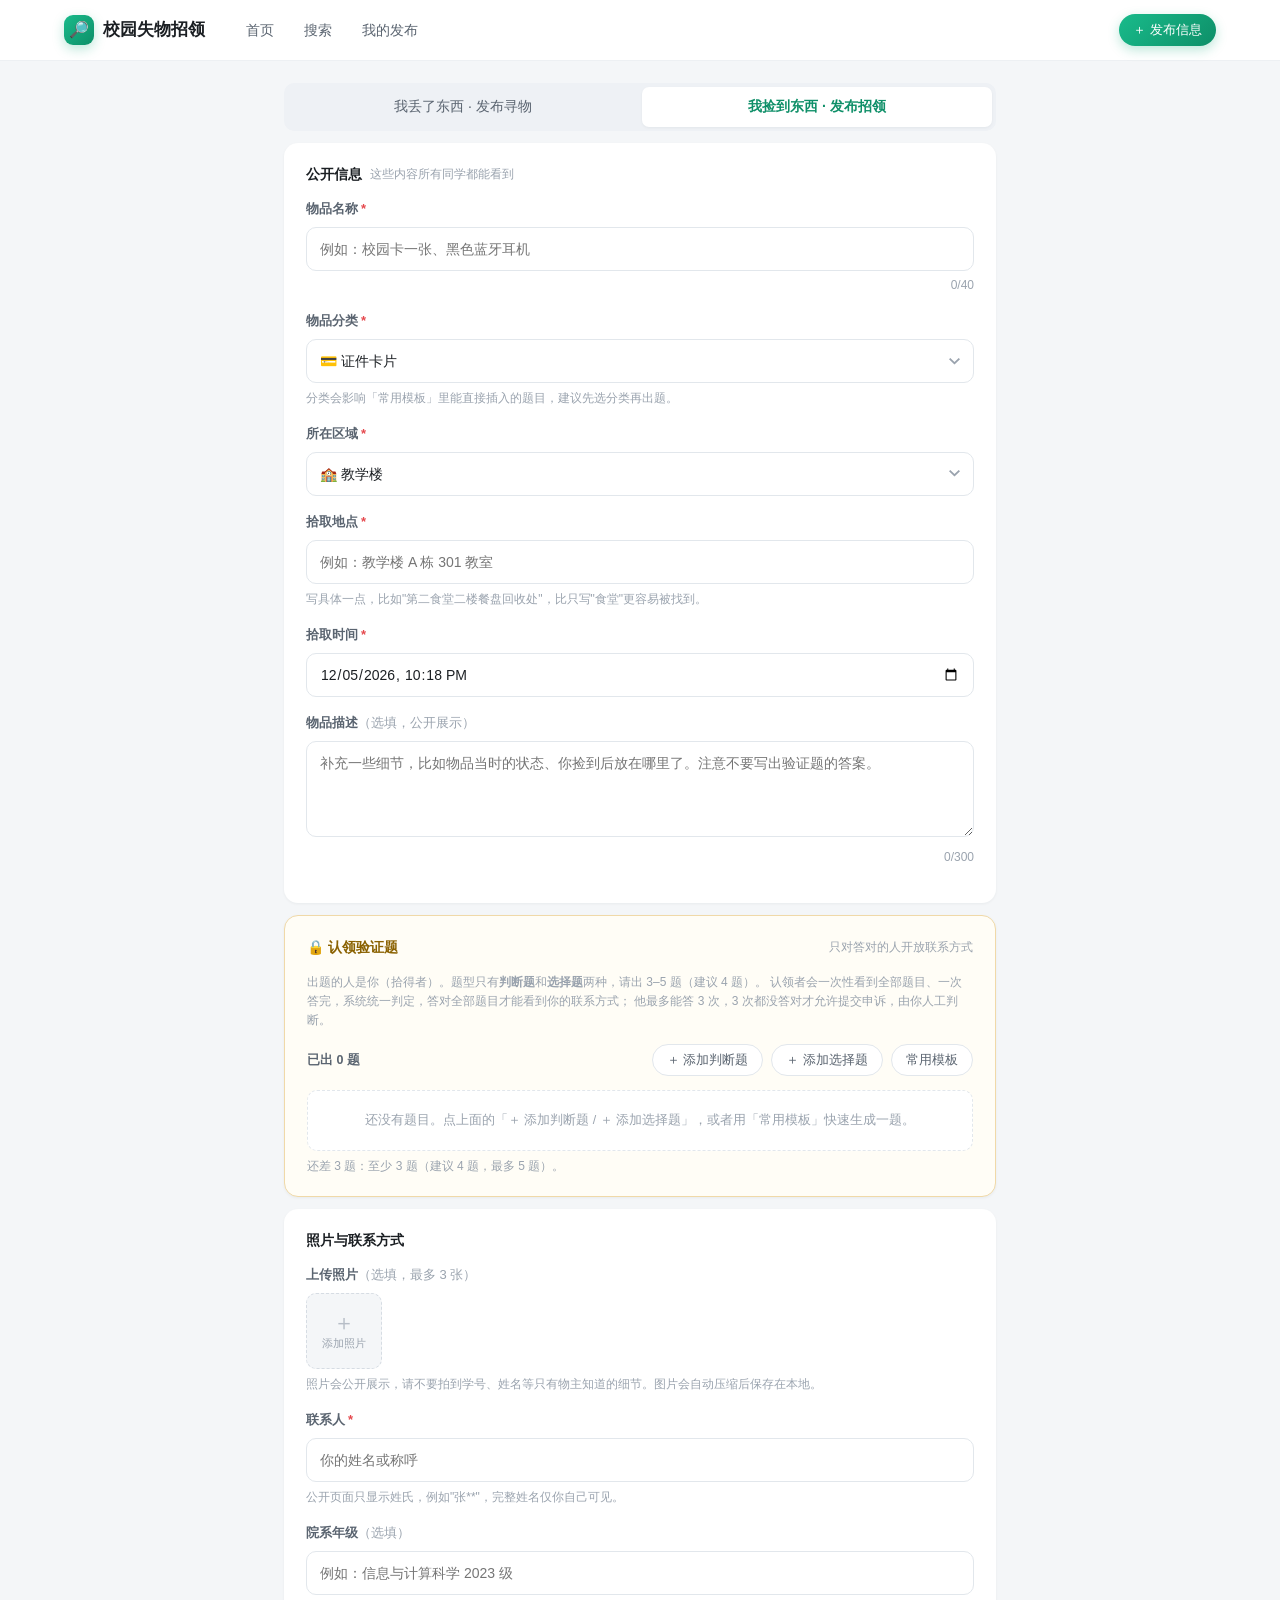
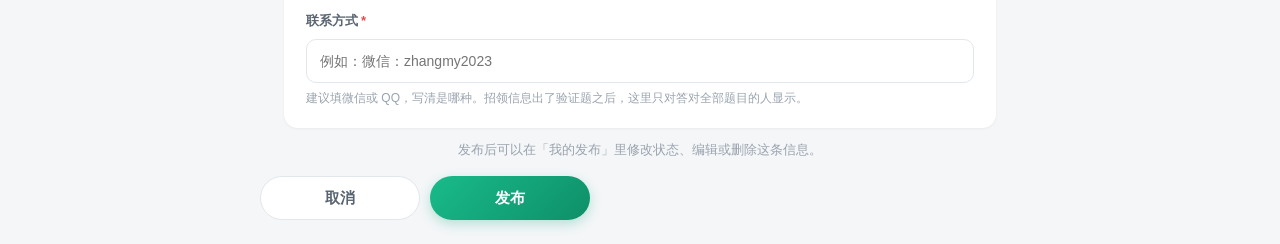
==== commit 372cd32b: "Add files via upload" ====
--- a/publish.html
+++ b/publish.html
@@ -45,7 +45,7 @@
           <label class="field-label" for="fCategory">物品分类<span class="req">*</span></label>
           <select class="select" id="fCategory" name="category"></select>
           <div class="field-error"></div>
-          <div class="field-hint">分类会影响隐藏特征的预设问题，建议先选分类再填下面的隐藏信息。</div>
+          <div class="field-hint">分类会影响「常用模板」里能直接插入的题目，建议先选分类再出题。</div>
         </div>
 
         <div class="field" data-field="area">
@@ -69,16 +69,8 @@
           <div class="field-error"></div>
         </div>
 
-        <div class="field" data-field="features">
-          <label class="field-label">公开特征<span class="req">*</span><span class="text-muted" style="font-weight:400">（至少填一项）</span></label>
-          <div id="publicFeatures"></div>
-          <div class="field-error"></div>
-          <div class="field-hint" id="publicHint"></div>
-          <div class="field-hint" id="publicWarn" style="color:var(--orange-d);font-weight:500" hidden></div>
-        </div>
-
         <div class="field" data-field="description">
-          <label class="field-label" for="fDesc">补充说明<span class="text-muted" style="font-weight:400">（选填）</span></label>
+          <label class="field-label" for="fDesc">物品描述<span class="text-muted" style="font-weight:400">（选填，公开展示）</span></label>
           <textarea class="textarea" id="fDesc" name="description" maxlength="300"
                     placeholder="补充一些细节，比如物品当时的状态、你捡到后放在哪里了。"></textarea>
           <div class="field-error"></div>
@@ -86,28 +78,37 @@
         </div>
       </div>
 
-      <!-- ============ 隐藏特征（仅招领） ============ -->
-      <div class="form-section is-locked" id="hiddenSection" hidden>
+      <!-- ============ 认领验证题（仅招领） ============ -->
+      <div class="form-section is-locked" id="quizSection" hidden>
         <div class="form-section-title">
-          <span>🔒 隐藏验证信息</span>
-          <span class="sub" style="margin-left:auto">不对外显示</span>
+          <span>🔒 认领验证题</span>
+          <span class="sub" style="margin-left:auto">只对答对的人开放联系方式</span>
         </div>
         <p class="field-hint" style="margin:0 0 14px">
-          系统按「物品分类」预设问题，你只需要填答案。答案不会出现在首页、搜索结果和详情页；
-          认领人答对后才能看到你的联系方式。这是防止冒领的关键，请填只有物主才知道的细节。
+          出题的人是你（拾得者）。题型只有<b>判断题</b>和<b>选择题</b>两种，请出 3–5 题（建议 4 题）。
+          认领者会一次性看到全部题目、一次答完，系统统一判定，答对全部题目才能看到你的联系方式；
+          他最多能答 3 次，3 次都没答对才允许提交申诉，由你人工判断。
         </p>
 
-        <div class="field" data-field="hidden">
-          <div id="hiddenQuestions"></div>
-          <div class="field-error"></div>
+        <div class="lockbox" id="legacyNotice" hidden>
+          <span class="ic">⚠️</span>
+          <span>这条信息是用旧版「隐藏特征」发布的，那套自由文本答案无法自动变成客观题，已停止使用。
+            <span class="lk">请在这里重新出 3–5 道题；在新题出好之前，这条信息不会向认领人要求验证。</span></span>
         </div>
 
-        <div class="field" style="margin-bottom:0">
-          <label class="field-label" for="fReveal">认领人答对后</label>
-          <select class="select" id="fReveal" name="revealMode">
-            <option value="contact">显示联系方式并生成认领凭证</option>
-            <option value="voucher">只生成认领凭证，联系方式由我另行告知</option>
-          </select>
+        <div class="quiz-toolbar">
+          <span class="quiz-count" id="quizCount"></span>
+          <span class="quiz-actions">
+            <button type="button" class="btn btn-ghost btn-sm" id="addJudgeBtn">＋ 添加判断题</button>
+            <button type="button" class="btn btn-ghost btn-sm" id="addChoiceBtn">＋ 添加选择题</button>
+            <button type="button" class="btn btn-ghost btn-sm" id="templateBtn">常用模板</button>
+          </span>
+        </div>
+
+        <div class="field" data-field="questions" style="margin-bottom:0">
+          <div id="questionList"></div>
+          <div class="field-error"></div>
+          <div class="field-hint" id="quizHint"></div>
         </div>
       </div>
 
@@ -120,7 +121,7 @@
           <div class="photo-grid" id="photoGrid"></div>
           <input type="file" id="photoInput" accept="image/*" multiple hidden>
           <div class="field-error"></div>
-          <div class="field-hint">照片会公开展示，请勿拍到学号、姓名等隐藏特征。图片会自动压缩后保存在本地。</div>
+          <div class="field-hint">照片会公开展示，请不要拍到学号、姓名等只有物主知道的细节。图片会自动压缩后保存在本地。</div>
         </div>
 
         <div class="field" data-field="contactName">
@@ -140,7 +141,7 @@
           <label class="field-label" for="fContactWay">联系方式<span class="req">*</span></label>
           <input class="input" id="fContactWay" name="contactWay" maxlength="60" placeholder="例如：微信：zhangmy2023">
           <div class="field-error"></div>
-          <div class="field-hint">建议填微信或 QQ，写清是哪种。招领信息设置了隐藏特征后，这里只对通过验证的人显示。</div>
+          <div class="field-hint">建议填微信或 QQ，写清是哪种。招领信息出了验证题之后，这里只对答对全部题目的人显示。</div>
         </div>
       </div>
 
--- a/css/tokens.css
+++ b/css/tokens.css
@@ -130,6 +130,16 @@
   border: 0;
 }
 
+/*
+ * hidden 属性必须真的隐藏。
+ * 浏览器默认样式里的 [hidden]{display:none} 会被作者样式里的 display:flex 覆盖
+ * （例如 .lockbox / .banner 这类自带 display 的组件），
+ * 于是"加个 hidden 属性藏起来"会静默失效。这里补一条，避免以后再踩。
+ */
+[hidden] {
+  display: none !important;
+}
+
 /* 尊重系统"减少动效"设置 */
 @media (prefers-reduced-motion: reduce) {
   * {
--- a/css/components.css
+++ b/css/components.css
@@ -495,7 +495,7 @@
 
 /* ================================================================ 提示条 */
 
-/* 隐藏特征说明（米黄色，和正文区分开，提示"这里的内容是受保护的"） */
+/* 认领验证说明块（米黄色，和正文区分开，提示"这里的内容是受保护的"） */
 .lockbox {
   display: flex;
   gap: 9px;
@@ -889,13 +889,6 @@
   padding-top: 2px;
 }
 
-.question-card .q-desc {
-  font-size: 12px;
-  color: var(--ink-3);
-  margin-bottom: 12px;
-  line-height: 1.6;
-}
-
 /* 尝试次数进度点 */
 .attempt-dots {
   display: flex;
@@ -915,6 +908,260 @@
 
 .attempt-dots .dot.is-off {
   background: #D8DEE5;
+}
+
+/* 答题页：客观题选项（判断题的"正确 / 错误"也走这一套） */
+.question-card .q-title {
+  align-items: baseline;
+  flex-wrap: wrap;
+}
+
+.question-card .q-title span:first-of-type {
+  flex: 1 1 auto;
+}
+
+.question-card .q-options {
+  display: flex;
+  flex-direction: column;
+  gap: 8px;
+  margin-top: 12px;
+}
+
+.q-option {
+  display: flex;
+  align-items: center;
+  gap: 10px;
+  border: 1px solid var(--line);
+  border-radius: var(--r-md);
+  padding: 10px 12px;
+  font-size: 14px;
+  cursor: pointer;
+  background: var(--white);
+  transition: border-color .15s, background .15s;
+}
+
+.q-option:hover {
+  border-color: var(--green);
+}
+
+.q-option input {
+  position: absolute;
+  opacity: 0;
+  width: 1px;
+  height: 1px;
+  pointer-events: none;
+}
+
+.q-option::before {
+  content: "";
+  width: 16px;
+  height: 16px;
+  box-sizing: border-box;
+  border-radius: 50%;
+  border: 1.5px solid #C6CCD3;
+  flex: 0 0 16px;
+}
+
+.q-option .q-option-text {
+  flex: 1;
+  word-break: break-word;
+}
+
+.q-option.is-picked {
+  border-color: var(--green);
+  background: var(--green-l);
+}
+
+.q-option.is-picked::before {
+  border-color: var(--green);
+  background: var(--green);
+  box-shadow: inset 0 0 0 3px var(--white);
+}
+
+/* ================================================================ 出题编辑器（发布页） */
+
+.quiz-toolbar {
+  display: flex;
+  align-items: center;
+  justify-content: space-between;
+  gap: 10px;
+  flex-wrap: wrap;
+  margin-bottom: 14px;
+}
+
+.quiz-toolbar .quiz-count {
+  font-size: 12.5px;
+  color: var(--ink-2);
+  font-weight: 600;
+}
+
+.quiz-toolbar .quiz-actions {
+  display: flex;
+  gap: 8px;
+  flex-wrap: wrap;
+}
+
+.quiz-empty {
+  border: 1px dashed var(--line-2);
+  border-radius: var(--r-md);
+  padding: 18px 14px;
+  text-align: center;
+  font-size: 12.5px;
+  color: var(--ink-3);
+  line-height: 1.8;
+  background: var(--white);
+}
+
+.quiz-card {
+  background: var(--white);
+  border: 1px solid var(--line);
+  border-radius: var(--r-lg);
+  padding: 14px;
+  margin-bottom: 12px;
+}
+
+.quiz-card .quiz-head {
+  display: flex;
+  align-items: center;
+  gap: 10px;
+  flex-wrap: wrap;
+  margin-bottom: 12px;
+}
+
+.quiz-card .quiz-no {
+  font-size: 13px;
+  font-weight: 600;
+  color: var(--green-d);
+}
+
+.quiz-card .quiz-type {
+  margin: 0;
+  flex: 0 0 auto;
+  width: auto;
+  min-width: 168px;
+}
+
+.quiz-card .quiz-remove {
+  margin-left: auto;
+}
+
+.quiz-card .quiz-options {
+  margin-top: 12px;
+  border-top: 1px dashed var(--line);
+  padding-top: 12px;
+}
+
+.quiz-card .quiz-options-head {
+  display: flex;
+  align-items: baseline;
+  justify-content: space-between;
+  gap: 8px;
+  font-size: 12.5px;
+  color: var(--ink-2);
+  margin-bottom: 8px;
+}
+
+.quiz-opt {
+  display: flex;
+  align-items: center;
+  gap: 9px;
+  margin-bottom: 8px;
+}
+
+.quiz-opt .quiz-pick {
+  position: relative;
+  flex: 0 0 auto;
+  display: flex;
+  align-items: center;
+  cursor: pointer;
+}
+
+.quiz-opt .quiz-pick input {
+  position: absolute;
+  opacity: 0;
+  width: 1px;
+  height: 1px;
+  pointer-events: none;
+}
+
+.quiz-opt .quiz-pick-dot {
+  width: 16px;
+  height: 16px;
+  box-sizing: border-box;
+  border-radius: 50%;
+  border: 1.5px solid #C6CCD3;
+}
+
+.quiz-opt .quiz-pick input:checked + .quiz-pick-dot {
+  border-color: var(--green);
+  background: var(--green);
+  box-shadow: inset 0 0 0 3px var(--white);
+}
+
+.quiz-opt .quiz-opt-input {
+  flex: 1;
+  min-width: 0;
+}
+
+.quiz-opt .quiz-opt-remove {
+  flex: 0 0 auto;
+  font-size: 12.5px;
+}
+
+.quiz-card .quiz-add-opt {
+  margin-top: 2px;
+}
+
+/* 出题模板弹窗 */
+.tpl-item {
+  display: flex;
+  align-items: center;
+  gap: 12px;
+  padding: 11px 0;
+  border-bottom: 1px solid var(--line);
+}
+
+.tpl-item:last-child {
+  border-bottom: none;
+}
+
+.tpl-item .tpl-main {
+  flex: 1;
+  min-width: 0;
+}
+
+.tpl-item .tpl-stem {
+  font-size: 13.5px;
+  line-height: 1.6;
+  margin-bottom: 4px;
+}
+
+.tpl-item .tpl-stem .chip {
+  margin-right: 7px;
+}
+
+.tpl-item .tpl-options {
+  line-height: 1.6;
+  word-break: break-word;
+}
+
+/* 申诉处理（发布者侧） */
+.appeal-ops {
+  margin-top: 10px;
+}
+
+.appeal-btns {
+  display: flex;
+  gap: 8px;
+  justify-content: flex-end;
+  margin-top: 8px;
+}
+
+/* 验证未通过时那句统一提示 */
+.result-head .fail-reason {
+  font-size: 15px;
+  font-weight: 600;
+  color: var(--orange-d);
 }
 
 /* ================================================================ 结果页 */
--- a/css/layout.css
+++ b/css/layout.css
@@ -479,7 +479,7 @@
   color: var(--ink-3);
 }
 
-/* 隐藏特征区块整体用米黄底，提示"这块内容不对外显示" */
+/* 认领验证题区块整体用米黄底，提示"这块内容只有答对的人才看得到联系方式" */
 .form-section.is-locked {
   background: #FFFDF6;
   border: 1px solid var(--lock-line);
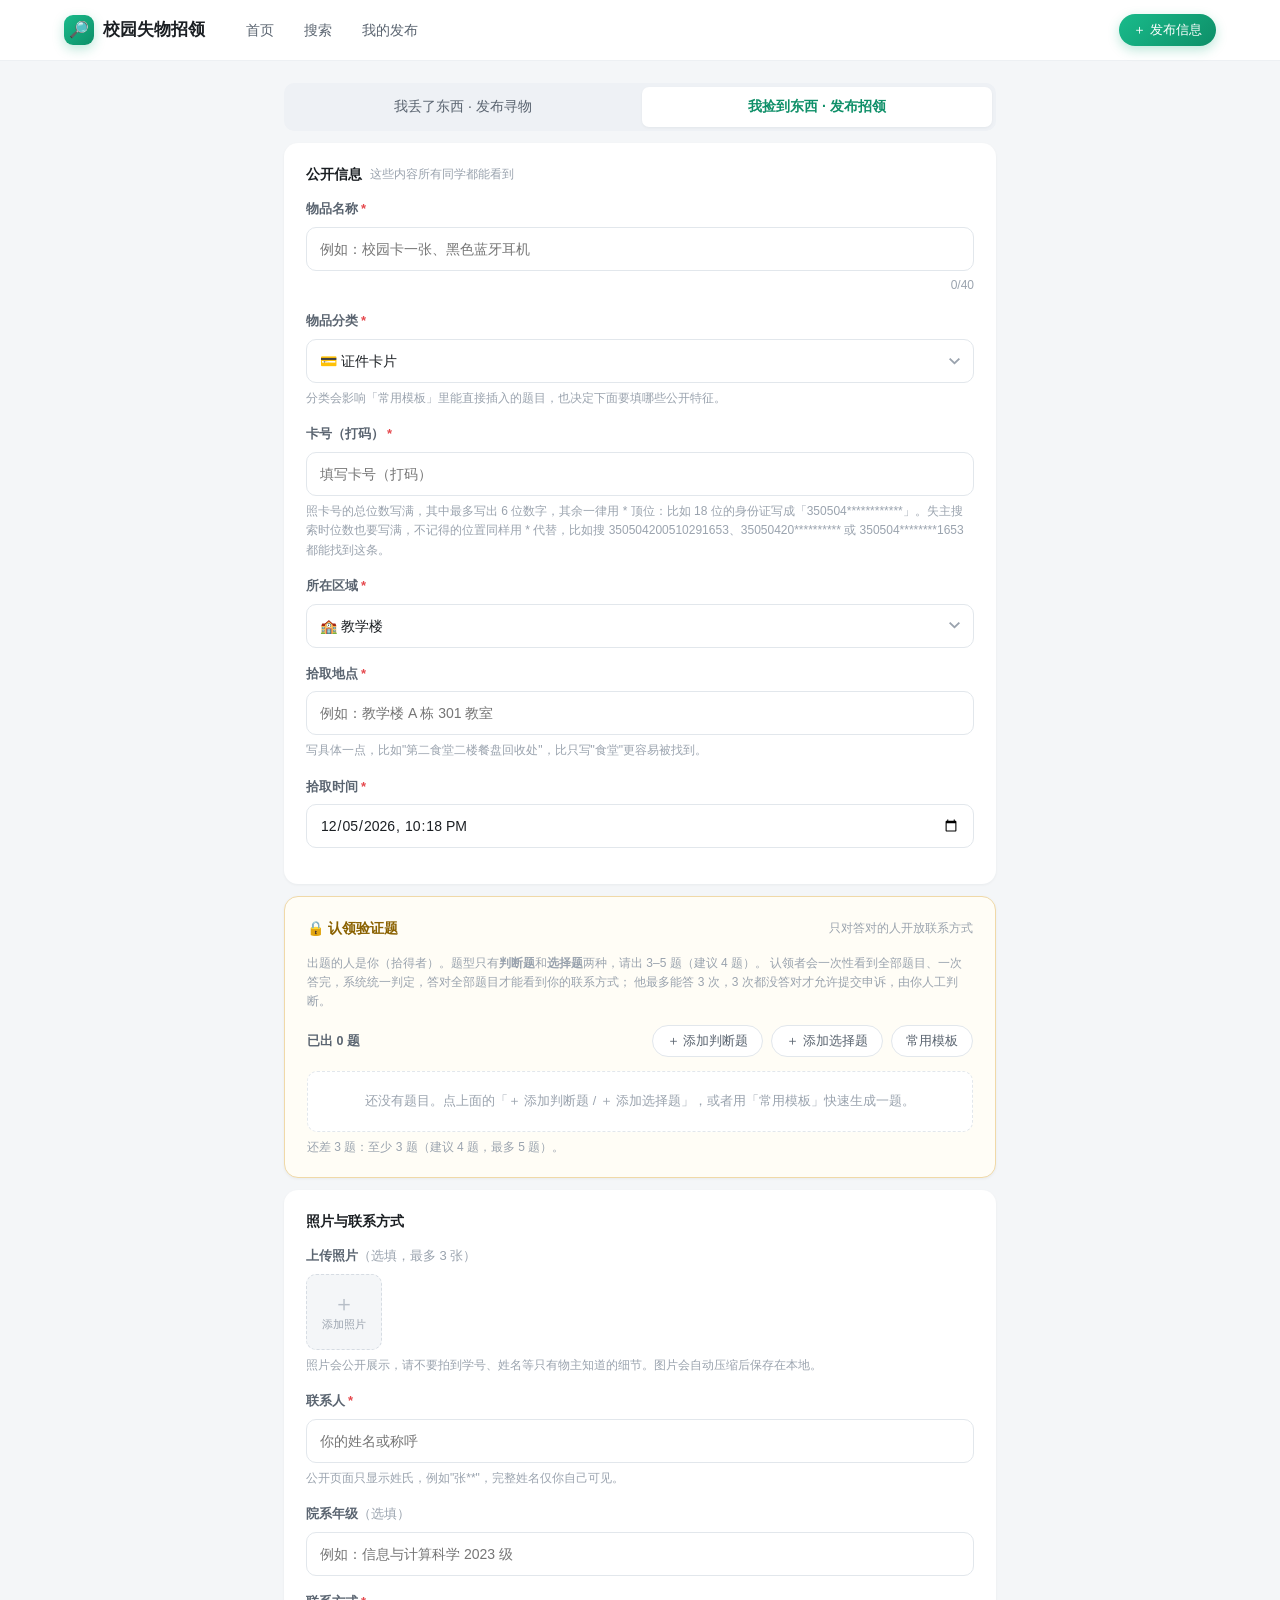
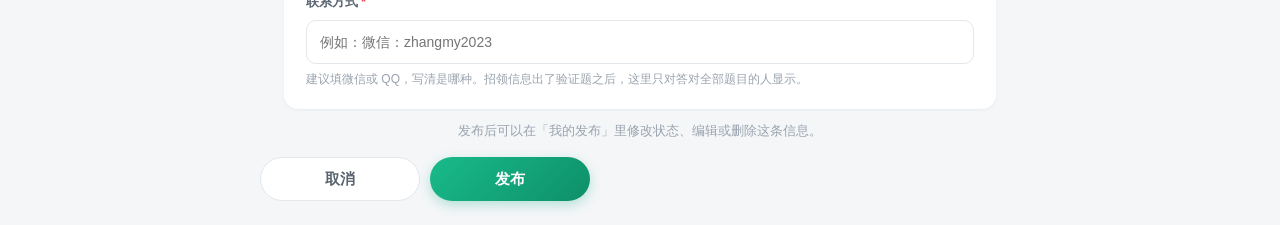
==== commit 1b1732e7: "Add files via upload" ====
--- a/publish.html
+++ b/publish.html
@@ -45,8 +45,12 @@
           <label class="field-label" for="fCategory">物品分类<span class="req">*</span></label>
           <select class="select" id="fCategory" name="category"></select>
           <div class="field-error"></div>
-          <div class="field-hint">分类会影响「常用模板」里能直接插入的题目，建议先选分类再出题。</div>
+          <div class="field-hint">分类会影响「常用模板」里能直接插入的题目，也决定下面要填哪些公开特征。</div>
         </div>
+
+        <!-- 公开特征：内容由 JS 按分类渲染（见 page-publish.js 的 renderFeatures）。
+             除「其他」外，每个分类只能填这里定死的 1–2 项，其余细节留到验证题里问。 -->
+        <div id="featureFields"></div>
 
         <div class="field" data-field="area">
           <label class="field-label" for="fArea">所在区域<span class="req">*</span></label>
@@ -69,7 +73,11 @@
           <div class="field-error"></div>
         </div>
 
-        <div class="field" data-field="description">
+        <!-- ★ 这个 field 用 hidden 整体收起，**不要从 DOM 里删掉**：
+             page-publish.js 的 updateCounters()、applyType()、输入监听三处
+             都是无保护地取 #fDesc，元素没了发布页会直接白屏。
+             只有「其他」分类（没有特征定义的那一类）才显示它。 -->
+        <div class="field" id="descField" data-field="description">
           <label class="field-label" for="fDesc">物品描述<span class="text-muted" style="font-weight:400">（选填，公开展示）</span></label>
           <textarea class="textarea" id="fDesc" name="description" maxlength="300"
                     placeholder="补充一些细节，比如物品当时的状态、你捡到后放在哪里了。"></textarea>
--- a/css/components.css
+++ b/css/components.css
@@ -467,6 +467,19 @@
   margin-right: 2px;
 }
 
+/* 证件号码的位数提示比一句话长得多，让它自己占一行，别把筛选按钮挤变形 */
+.filter-label.is-wide {
+  flex: 1 1 100%;
+  margin-right: 0;
+  line-height: 1.6;
+}
+
+/* 位数和库里的对不上时标红——这是"搜不到"里最容易被误读的一种 */
+.filter-label.is-warn {
+  color: var(--red);
+  font-weight: 600;
+}
+
 .filter-chip {
   font-size: 13px;
   color: var(--ink-2);
@@ -1108,6 +1121,18 @@
   font-size: 12.5px;
 }
 
+/* 选项之间分不清时的实时提示。平时是空的，不占位也不影响排版 */
+.quiz-card .quiz-opt-warn {
+  margin-top: 6px;
+  font-size: 12.5px;
+  line-height: 1.55;
+  color: var(--ink-3);
+}
+
+.quiz-card .quiz-opt-warn.is-warn {
+  color: var(--red);
+}
+
 .quiz-card .quiz-add-opt {
   margin-top: 2px;
 }
--- a/css/layout.css
+++ b/css/layout.css
@@ -397,6 +397,28 @@
   box-shadow: 0 0 0 3px rgba(18, 168, 122, .1);
 }
 
+/*
+ * 搜索框右侧的字数提示。
+ * 证件号码按位数精确匹配，边打边能看见"现在几位、对不对得上"，
+ * 比搜完看到 0 条结果再回头数要省事。
+ */
+.searchbox-count {
+  flex: 0 0 auto;
+  font-size: 12px;
+  color: var(--ink-3);
+  white-space: nowrap;
+}
+
+.searchbox-count.is-ok {
+  color: var(--green-d);
+  font-weight: 600;
+}
+
+.searchbox-count.is-warn {
+  color: var(--red);
+  font-weight: 600;
+}
+
 .searchbox input {
   flex: 1;
   /* 撑满整个搜索框的高度，而不是只有中间一条能点中。
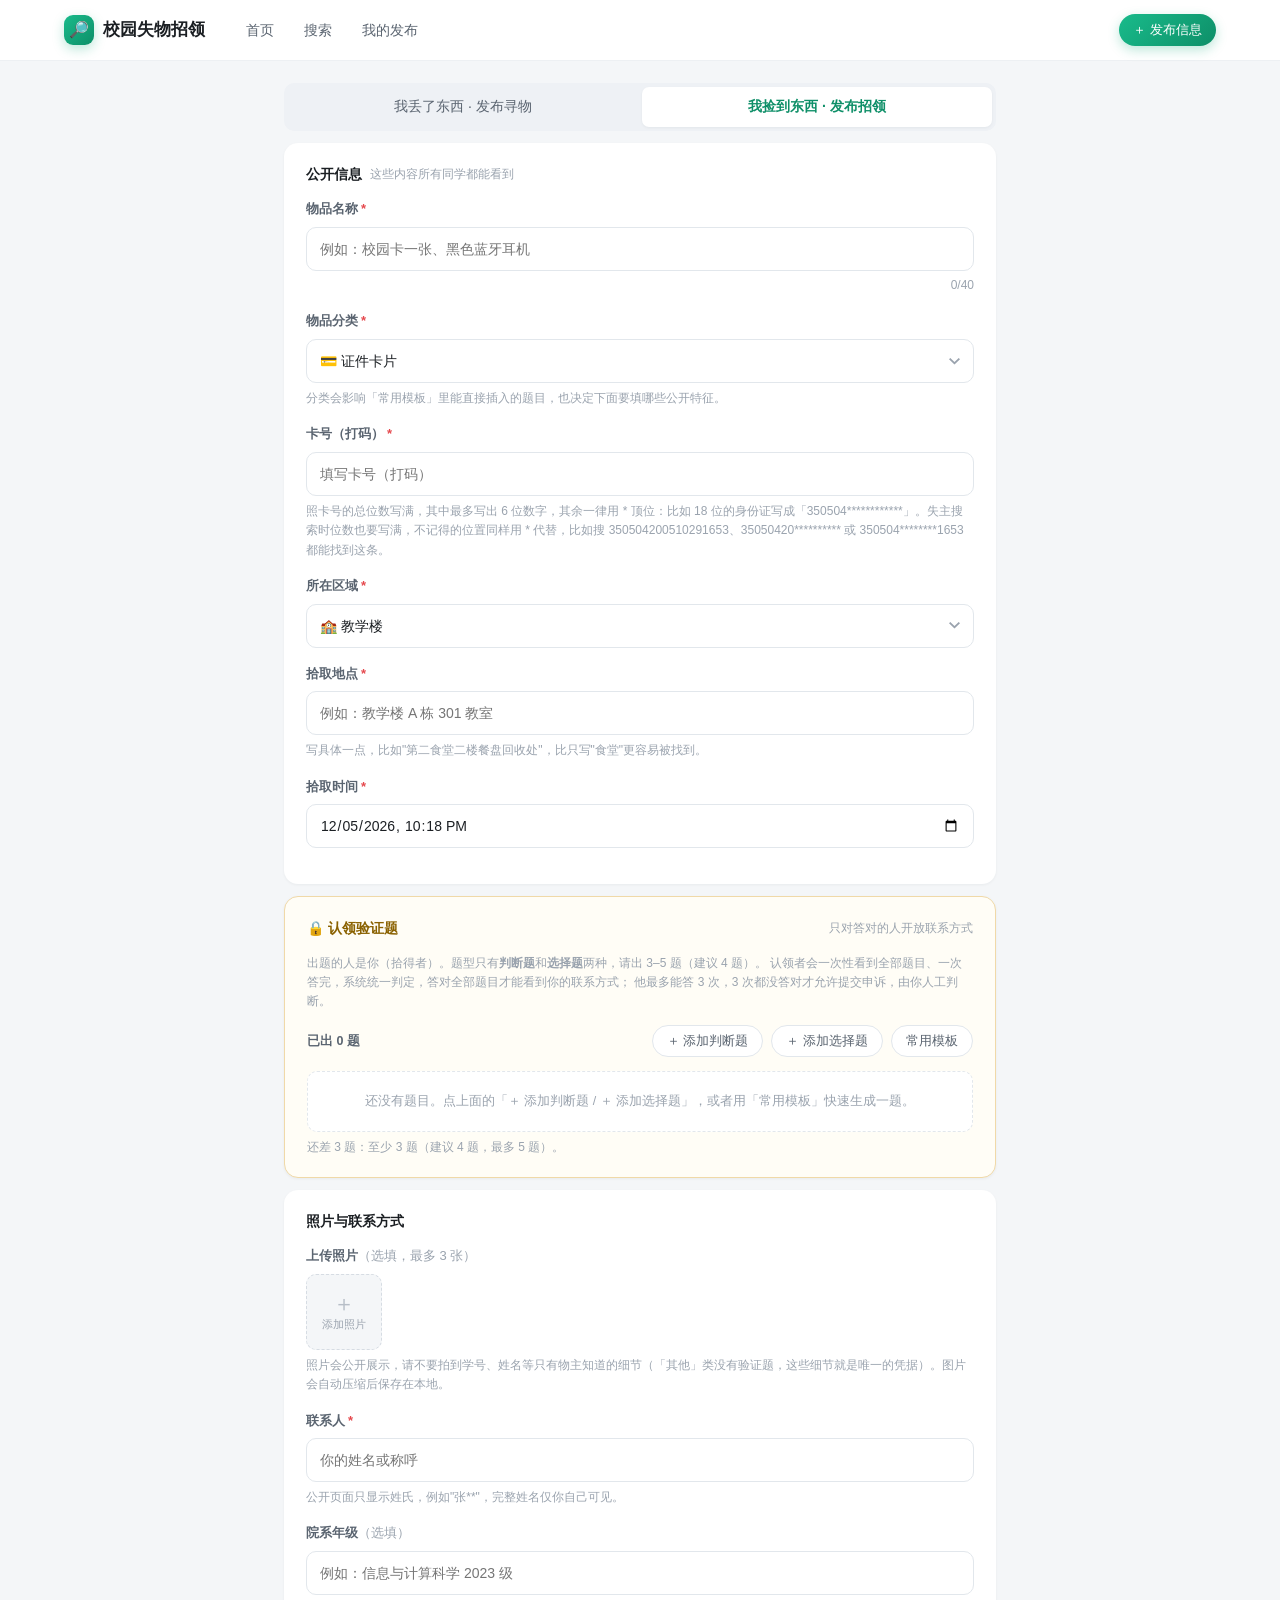
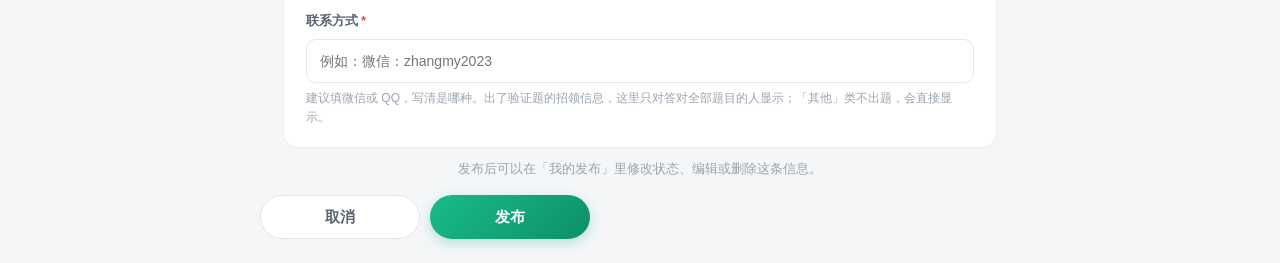
==== commit cad183fc: "Add files via upload 增加了搜索引导，其他类是比较难总结公开特征的物品免验证走信任直接上传和显示图片。" ====
--- a/publish.html
+++ b/publish.html
@@ -120,6 +120,10 @@
         </div>
       </div>
 
+      <!-- 「其他」分类的信任模式说明：这一类不出验证题，文案由 JS 填（见 applyType）。
+           和上面的出题区互斥：出题区显示时这一条隐藏，反之亦然。 -->
+      <div class="lockbox" id="verifyHint" role="status" hidden></div>
+
       <!-- ============ 照片与联系方式 ============ -->
       <div class="form-section">
         <div class="form-section-title">照片与联系方式</div>
@@ -129,7 +133,7 @@
           <div class="photo-grid" id="photoGrid"></div>
           <input type="file" id="photoInput" accept="image/*" multiple hidden>
           <div class="field-error"></div>
-          <div class="field-hint">照片会公开展示，请不要拍到学号、姓名等只有物主知道的细节。图片会自动压缩后保存在本地。</div>
+          <div class="field-hint">照片会公开展示，请不要拍到学号、姓名等只有物主知道的细节（「其他」类没有验证题，这些细节就是唯一的凭据）。图片会自动压缩后保存在本地。</div>
         </div>
 
         <div class="field" data-field="contactName">
@@ -149,7 +153,7 @@
           <label class="field-label" for="fContactWay">联系方式<span class="req">*</span></label>
           <input class="input" id="fContactWay" name="contactWay" maxlength="60" placeholder="例如：微信：zhangmy2023">
           <div class="field-error"></div>
-          <div class="field-hint">建议填微信或 QQ，写清是哪种。招领信息出了验证题之后，这里只对答对全部题目的人显示。</div>
+          <div class="field-hint">建议填微信或 QQ，写清是哪种。出了验证题的招领信息，这里只对答对全部题目的人显示；「其他」类不出题，会直接显示。</div>
         </div>
       </div>
 
--- a/css/components.css
+++ b/css/components.css
@@ -502,6 +502,46 @@
   font-weight: 600;
 }
 
+/*
+ * 搜索页的"这个分类还能按哪些特征找"提示块。
+ * 里面的取值按钮直接复用了 .filter-chip，视觉上和上面的类型筛选是一套。
+ */
+.feature-hint {
+  background: var(--white);
+  border-radius: var(--r-lg);
+  padding: 12px 14px;
+  margin-bottom: 12px;
+}
+
+.feature-hint-title {
+  font-size: 12.5px;
+  color: var(--ink-2);
+  margin: 0 0 10px;
+}
+
+.feature-hint-group {
+  display: flex;
+  align-items: center;
+  flex-wrap: wrap;
+  gap: 6px;
+  margin-bottom: 8px;
+}
+
+.feature-hint-group:last-child {
+  margin-bottom: 0;
+}
+
+.feature-hint-name {
+  font-size: 12px;
+  color: var(--ink-3);
+  margin-right: 2px;
+}
+
+.feature-hint-more {
+  font-size: 12px;
+  color: var(--ink-3);
+}
+
 .filter-spacer {
   flex: 1;
 }
--- a/css/layout.css
+++ b/css/layout.css
@@ -667,6 +667,24 @@
   font-weight: 600;
 }
 
+/* 搜索引导：告诉失主"这个分类只公开这一两个特征，请按它们搜"。
+   桌面端在侧栏（.side-search-hint），手机端在筛选条下面（.search-hint），
+   文案同一份，见 js/config.js 的 LF.searchHintFor。 */
+.search-hint,
+.side-search-hint {
+  font-size: 12px;
+  line-height: 1.7;
+  color: var(--green-d);
+  background: var(--green-l);
+  border-radius: var(--r-sm);
+  padding: 8px 10px;
+  margin: 0 0 10px;
+}
+
+.side-search-hint {
+  margin: 16px 0 0;
+}
+
 /* ================================================================ 桌面端适配 */
 
 @media (min-width: 900px) {
@@ -703,6 +721,7 @@
   .mobile-head,
   .filter-row,
   .cat-strip,
+  .search-hint,
   .searchbox-entry {
     display: none;
   }
